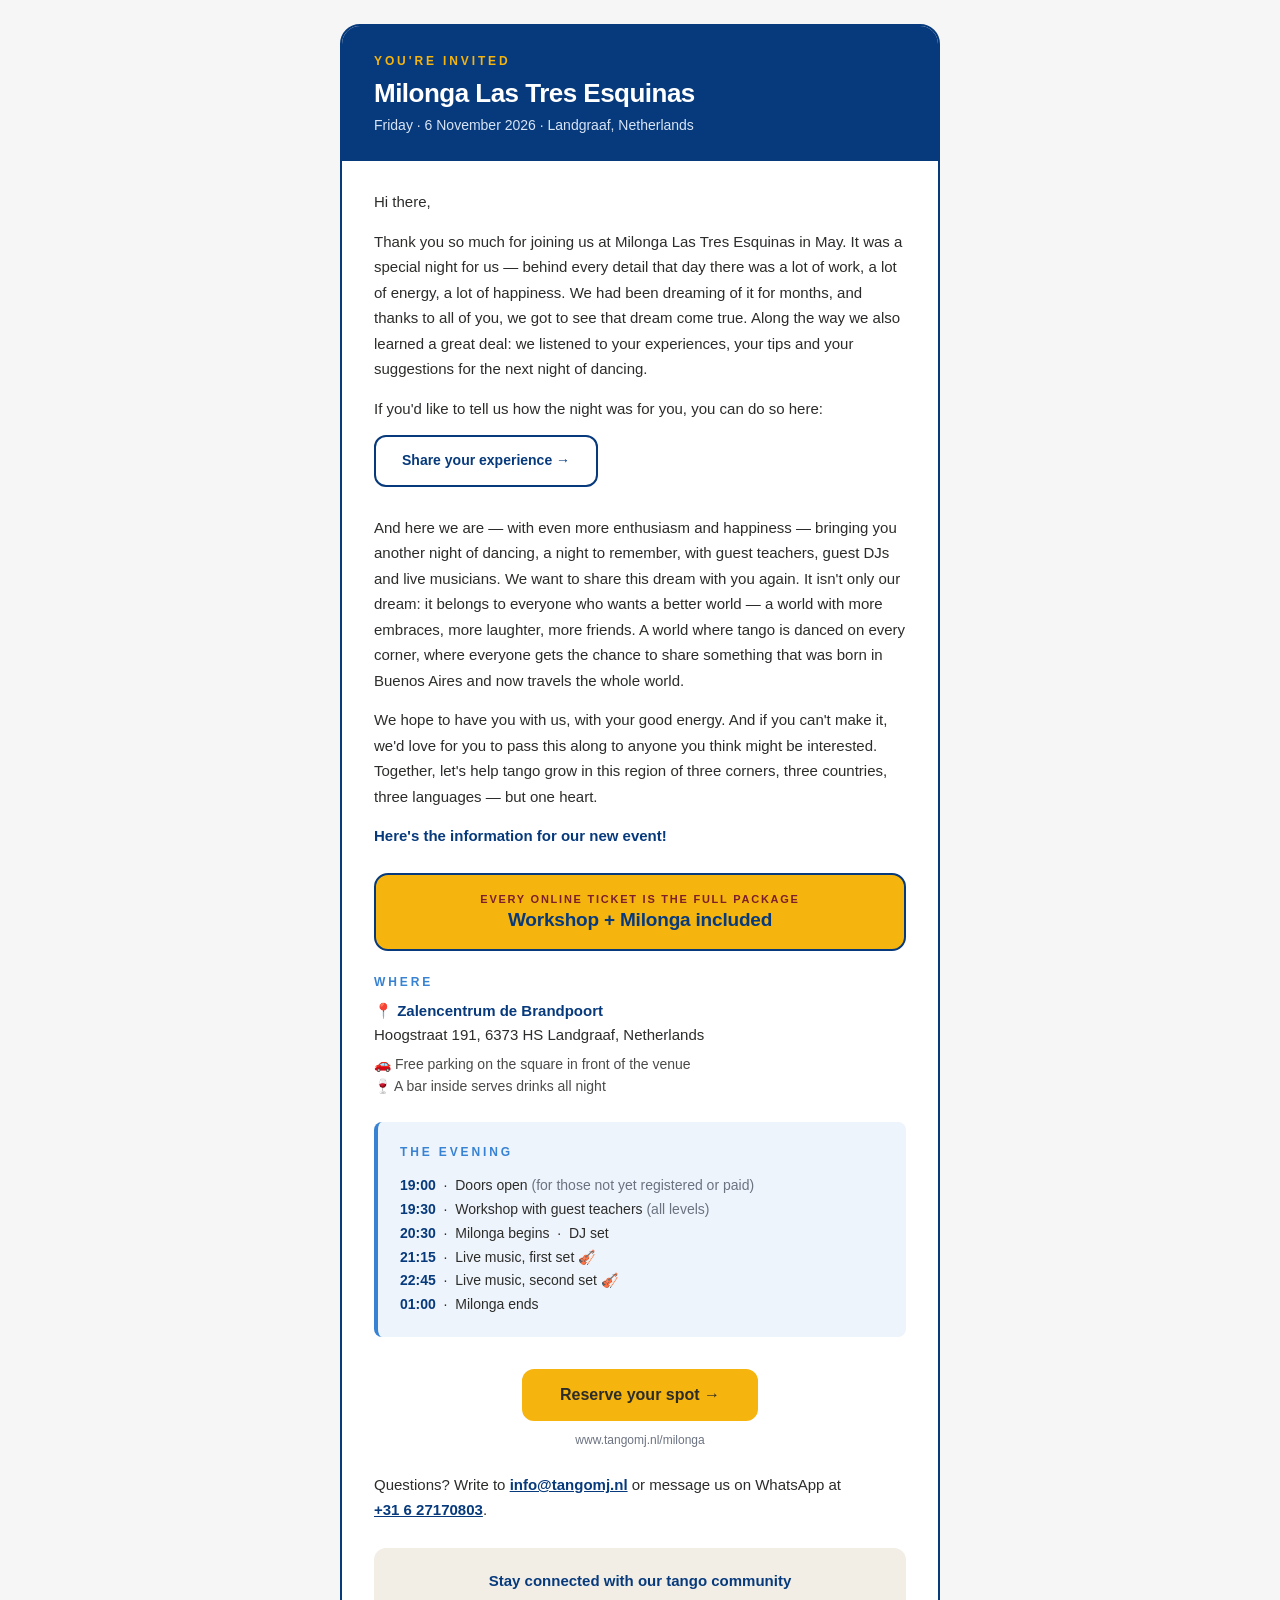
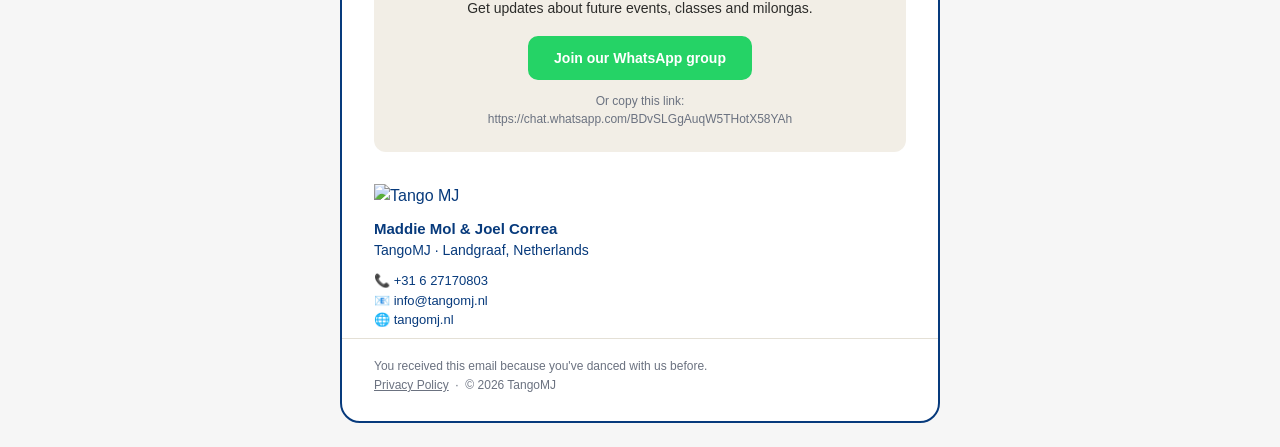
==== email-invite.html @ 901f4f96 "Add re-invitation email (email-invite.html) Thanks May attendees, links the feedback form, and invit" ====
<!DOCTYPE html>
<html lang="en" xmlns="http://www.w3.org/1999/xhtml">
  <head>
    <meta charset="utf-8" />
    <meta name="viewport" content="width=device-width, initial-scale=1" />
    <meta name="color-scheme" content="light only" />
    <meta name="supported-color-schemes" content="light only" />
    <title>You're Invited · Milonga Las Tres Esquinas</title>
  </head>

  <!--
    Announcement / re-invitation email: thanks the May attendees and invites
    them to the next Milonga Las Tres Esquinas (6 November 2026).
    Table-based layout + inline styles (email clients strip <style> and don't
    support flexbox/grid/CSS variables). Palette and type match the landing
    page: navy #073a7c, mid blue #3782d3, gold #f6b40e, wine #7a1f2b, text
    #2c2c2a, bg #f6f6f6. Swap "Hi there," for a merge tag if your sending
    tool provides one.
  -->

  <body style="margin:0; padding:0; background-color:#f6f6f6; -webkit-text-size-adjust:100%; -ms-text-size-adjust:100%;">
    <!-- Preheader (hidden preview text) -->
    <div style="display:none; max-height:0; overflow:hidden; mso-hide:all; font-size:1px; line-height:1px; color:#f6f6f6;">
      Thank you for May — and you're invited back. Milonga Las Tres Esquinas returns Friday 6 November 2026, Landgraaf.
    </div>

    <table role="presentation" width="100%" cellpadding="0" cellspacing="0" border="0" style="background-color:#f6f6f6;">
      <tr>
        <td align="center" style="padding:24px 12px;">

          <table role="presentation" width="600" cellpadding="0" cellspacing="0" border="0" style="width:600px; max-width:600px; background-color:#ffffff; border:2px solid #073a7c; border-radius:20px; overflow:hidden;">

            <!-- ============ Header ============ -->
            <tr>
              <td style="background-color:#073a7c; padding:28px 32px;">
                <p style="margin:0 0 10px; font-family:'Inter',Arial,Helvetica,sans-serif; font-size:12px; letter-spacing:0.24em; text-transform:uppercase; font-weight:bold; color:#f6b40e;">
                  You're invited
                </p>
                <h1 style="margin:0; font-family:'Inter',Arial,Helvetica,sans-serif; font-size:26px; line-height:1.2; font-weight:bold; color:#ffffff; letter-spacing:-0.02em;">
                  Milonga Las Tres Esquinas
                </h1>
                <p style="margin:8px 0 0; font-family:'Inter',Arial,Helvetica,sans-serif; font-size:14px; color:#d7e4f5;">
                  Friday · 6 November 2026 · Landgraaf, Netherlands
                </p>
              </td>
            </tr>

            <!-- ============ Intro / thank you ============ -->
            <tr>
              <td style="padding:28px 32px 4px; font-family:'Inter',Arial,Helvetica,sans-serif; color:#2c2c2a; font-size:15px; line-height:1.7;">
                <p style="margin:0 0 14px;">
                  Hi there,
                </p>
                <p style="margin:0 0 14px;">
                  Thank you so much for joining us at Milonga Las Tres Esquinas in
                  May. It was a special night for us &mdash; behind every detail that
                  day there was a lot of work, a lot of energy, a lot of happiness.
                  We had been dreaming of it for months, and thanks to all of you,
                  we got to see that dream come true. Along the way we also learned
                  a great deal: we listened to your experiences, your tips and your
                  suggestions for the next night of dancing.
                </p>
                <p style="margin:0 0 14px;">
                  If you'd like to tell us how the night was for you, you can do so
                  here:
                </p>

                <!-- Button: feedback form -->
                <table role="presentation" cellpadding="0" cellspacing="0" border="0" style="margin:0 0 20px;">
                  <tr>
                    <td align="center" bgcolor="#ffffff" style="border-radius:12px; border:2px solid #073a7c;">
                      <a href="https://forms.gle/YQnCveuPJkg1ESBT9" target="_blank" style="display:inline-block; padding:12px 26px; font-family:'Inter',Arial,Helvetica,sans-serif; font-size:14px; font-weight:bold; color:#073a7c; text-decoration:none;">
                        Share your experience →
                      </a>
                    </td>
                  </tr>
                </table>
              </td>
            </tr>

            <!-- ============ The dream / the invitation ============ -->
            <tr>
              <td style="padding:4px 32px 8px; font-family:'Inter',Arial,Helvetica,sans-serif; color:#2c2c2a; font-size:15px; line-height:1.7;">
                <p style="margin:0 0 14px;">
                  And here we are &mdash; with even more enthusiasm and happiness
                  &mdash; bringing you another night of dancing, a night to
                  remember, with guest teachers, guest DJs and live musicians. We
                  want to share this dream with you again. It isn't only our
                  dream: it belongs to everyone who wants a better world &mdash; a
                  world with more embraces, more laughter, more friends. A world
                  where tango is danced on every corner, where everyone gets the
                  chance to share something that was born in Buenos Aires and now
                  travels the whole world.
                </p>
                <p style="margin:0 0 14px;">
                  We hope to have you with us, with your good energy. And if you
                  can't make it, we'd love for you to pass this along to anyone
                  you think might be interested. Together, let's help tango grow
                  in this region of three corners, three countries, three
                  languages &mdash; but one heart.
                </p>
                <p style="margin:0; font-weight:bold; color:#073a7c;">
                  Here's the information for our new event!
                </p>
              </td>
            </tr>

            <!-- ============ Full package banner ============ -->
            <tr>
              <td style="padding:16px 32px 4px;">
                <table role="presentation" width="100%" cellpadding="0" cellspacing="0" border="0" style="background-color:#f6b40e; border:2px solid #073a7c; border-radius:14px;">
                  <tr>
                    <td align="center" style="padding:18px 20px; font-family:'Inter',Arial,Helvetica,sans-serif;">
                      <p style="margin:0 0 4px; font-size:11px; letter-spacing:0.16em; text-transform:uppercase; font-weight:bold; color:#7a1f2b;">
                        Every online ticket is the full package
                      </p>
                      <p style="margin:0; font-size:19px; font-weight:bold; color:#073a7c; letter-spacing:-0.01em;">
                        Workshop + Milonga included
                      </p>
                    </td>
                  </tr>
                </table>
              </td>
            </tr>

            <!-- ============ Where ============ -->
            <tr>
              <td style="padding:20px 32px 4px; font-family:'Inter',Arial,Helvetica,sans-serif;">
                <p style="margin:0 0 10px; font-size:12px; letter-spacing:0.24em; text-transform:uppercase; font-weight:bold; color:#3782d3;">
                  Where
                </p>
                <p style="margin:0 0 6px; font-size:15px; line-height:1.6; color:#2c2c2a;">
                  📍 <strong style="color:#073a7c;">Zalencentrum de Brandpoort</strong><br />
                  Hoogstraat 191, 6373 HS Landgraaf, Netherlands
                </p>
                <p style="margin:0; font-size:14px; line-height:1.6; color:#4b4b49;">
                  🚗 Free parking on the square in front of the venue<br />
                  🍷 A bar inside serves drinks all night
                </p>
              </td>
            </tr>

            <!-- ============ Schedule ============ -->
            <tr>
              <td style="padding:20px 32px 8px;">
                <table role="presentation" width="100%" cellpadding="0" cellspacing="0" border="0" style="background-color:#eef4fb; border-left:4px solid #3782d3; border-radius:8px;">
                  <tr>
                    <td style="padding:20px 22px; font-family:'Inter',Arial,Helvetica,sans-serif; color:#2c2c2a; font-size:14px; line-height:1.7;">
                      <p style="margin:0 0 12px; font-size:12px; letter-spacing:0.24em; text-transform:uppercase; font-weight:bold; color:#3782d3;">
                        The evening
                      </p>
                      <p style="margin:0;">
                        <strong style="color:#073a7c;">19:00</strong> &nbsp;·&nbsp; Doors open <span style="color:#6b7280;">(for those not yet registered or paid)</span><br />
                        <strong style="color:#073a7c;">19:30</strong> &nbsp;·&nbsp; Workshop with guest teachers <span style="color:#6b7280;">(all levels)</span><br />
                        <strong style="color:#073a7c;">20:30</strong> &nbsp;·&nbsp; Milonga begins &nbsp;·&nbsp; DJ set<br />
                        <strong style="color:#073a7c;">21:15</strong> &nbsp;·&nbsp; Live music, first set 🎻<br />
                        <strong style="color:#073a7c;">22:45</strong> &nbsp;·&nbsp; Live music, second set 🎻<br />
                        <strong style="color:#073a7c;">01:00</strong> &nbsp;·&nbsp; Milonga ends
                      </p>
                    </td>
                  </tr>
                </table>
              </td>
            </tr>

            <!-- ============ CTA: register ============ -->
            <tr>
              <td align="center" style="padding:24px 32px 8px;">
                <table role="presentation" cellpadding="0" cellspacing="0" border="0">
                  <tr>
                    <td align="center" bgcolor="#f6b40e" style="border-radius:12px; border:2px solid #f6b40e;">
                      <a href="https://www.tangomj.nl/milonga" target="_blank" style="display:inline-block; padding:15px 36px; font-family:'Inter',Arial,Helvetica,sans-serif; font-size:16px; font-weight:bold; color:#2c2c2a; text-decoration:none;">
                        Reserve your spot →
                      </a>
                    </td>
                  </tr>
                </table>
                <p style="margin:12px 0 0; font-size:12px; color:#6b7280; font-family:'Inter',Arial,Helvetica,sans-serif;">
                  www.tangomj.nl/milonga
                </p>
              </td>
            </tr>

            <tr>
              <td style="padding:18px 32px 4px; font-family:'Inter',Arial,Helvetica,sans-serif; color:#2c2c2a; font-size:15px; line-height:1.65;">
                <p style="margin:0;">
                  Questions? Write to
                  <a href="mailto:info@tangomj.nl" style="color:#073a7c; font-weight:bold;">info@tangomj.nl</a>
                  or message us on WhatsApp at
                  <a href="https://wa.me/31627170803" target="_blank" style="color:#073a7c; font-weight:bold;">+31&nbsp;6&nbsp;27170803</a>.
                </p>
              </td>
            </tr>

            <!-- ============ Community ============ -->
            <tr>
              <td style="padding:22px 32px 8px;">
                <table role="presentation" width="100%" cellpadding="0" cellspacing="0" border="0" style="background-color:#f2eee6; border-radius:12px;">
                  <tr>
                    <td align="center" style="padding:24px 22px; font-family:'Inter',Arial,Helvetica,sans-serif; color:#2c2c2a;">
                      <p style="margin:0 0 8px; font-size:15px; font-weight:bold; color:#073a7c;">
                        Stay connected with our tango community
                      </p>
                      <p style="margin:0 0 16px; font-size:14px; line-height:1.6;">
                        Get updates about future events, classes and milongas.
                      </p>
                      <table role="presentation" cellpadding="0" cellspacing="0" border="0" style="margin:0 auto;">
                        <tr>
                          <td align="center" bgcolor="#25d366" style="border-radius:10px; border:2px solid #25d366;">
                            <a href="https://chat.whatsapp.com/BDvSLGgAuqW5THotX58YAh" target="_blank" style="display:inline-block; padding:12px 24px; font-family:'Inter',Arial,Helvetica,sans-serif; font-size:14px; font-weight:bold; color:#ffffff; text-decoration:none;">
                              Join our WhatsApp group
                            </a>
                          </td>
                        </tr>
                      </table>
                      <p style="margin:12px 0 0; font-size:12px; color:#6b7280; line-height:1.5; word-break:break-all;">
                        Or copy this link:<br />
                        https://chat.whatsapp.com/BDvSLGgAuqW5THotX58YAh
                      </p>
                    </td>
                  </tr>
                </table>
              </td>
            </tr>

            <!-- ============ Signature ============ -->
            <tr>
              <td style="padding:24px 32px 8px; font-family:'Inter',Arial,Helvetica,sans-serif; color:#073a7c; line-height:1.5;">
                <img
                  src="https://tangomj.nl/wp-content/uploads/2023/01/logo_web_transparente2-2048x497.png"
                  alt="Tango MJ"
                  width="200"
                  style="display:block; border:0; outline:none; text-decoration:none; margin-bottom:10px;"
                />
                <p style="margin:0; font-size:14px;">
                  <strong style="font-size:15px;">Maddie Mol &amp; Joel Correa</strong><br />
                  TangoMJ · Landgraaf, Netherlands
                </p>
                <p style="margin:10px 0 0; font-size:13px;">
                  📞 <a href="tel:+31627170803" style="color:#073a7c; text-decoration:none;">+31 6 27170803</a><br />
                  📧 <a href="mailto:info@tangomj.nl" style="color:#073a7c; text-decoration:none;">info@tangomj.nl</a><br />
                  🌐 <a href="https://tangomj.nl" target="_blank" style="color:#073a7c; text-decoration:none;">tangomj.nl</a>
                </p>
              </td>
            </tr>

            <!-- ============ Footer ============ -->
            <tr>
              <td style="padding:18px 32px 26px; border-top:1px solid #e4e0d6; font-family:'Inter',Arial,Helvetica,sans-serif;">
                <p style="margin:0; font-size:12px; color:#6b7280; line-height:1.6;">
                  You received this email because you've danced with us before.<br />
                  <a href="https://tangomj.nl/privacy-policy/" target="_blank" style="color:#6b7280;">Privacy Policy</a>
                  &nbsp;·&nbsp; © 2026 TangoMJ
                </p>
              </td>
            </tr>

          </table>

        </td>
      </tr>
    </table>
  </body>
</html>
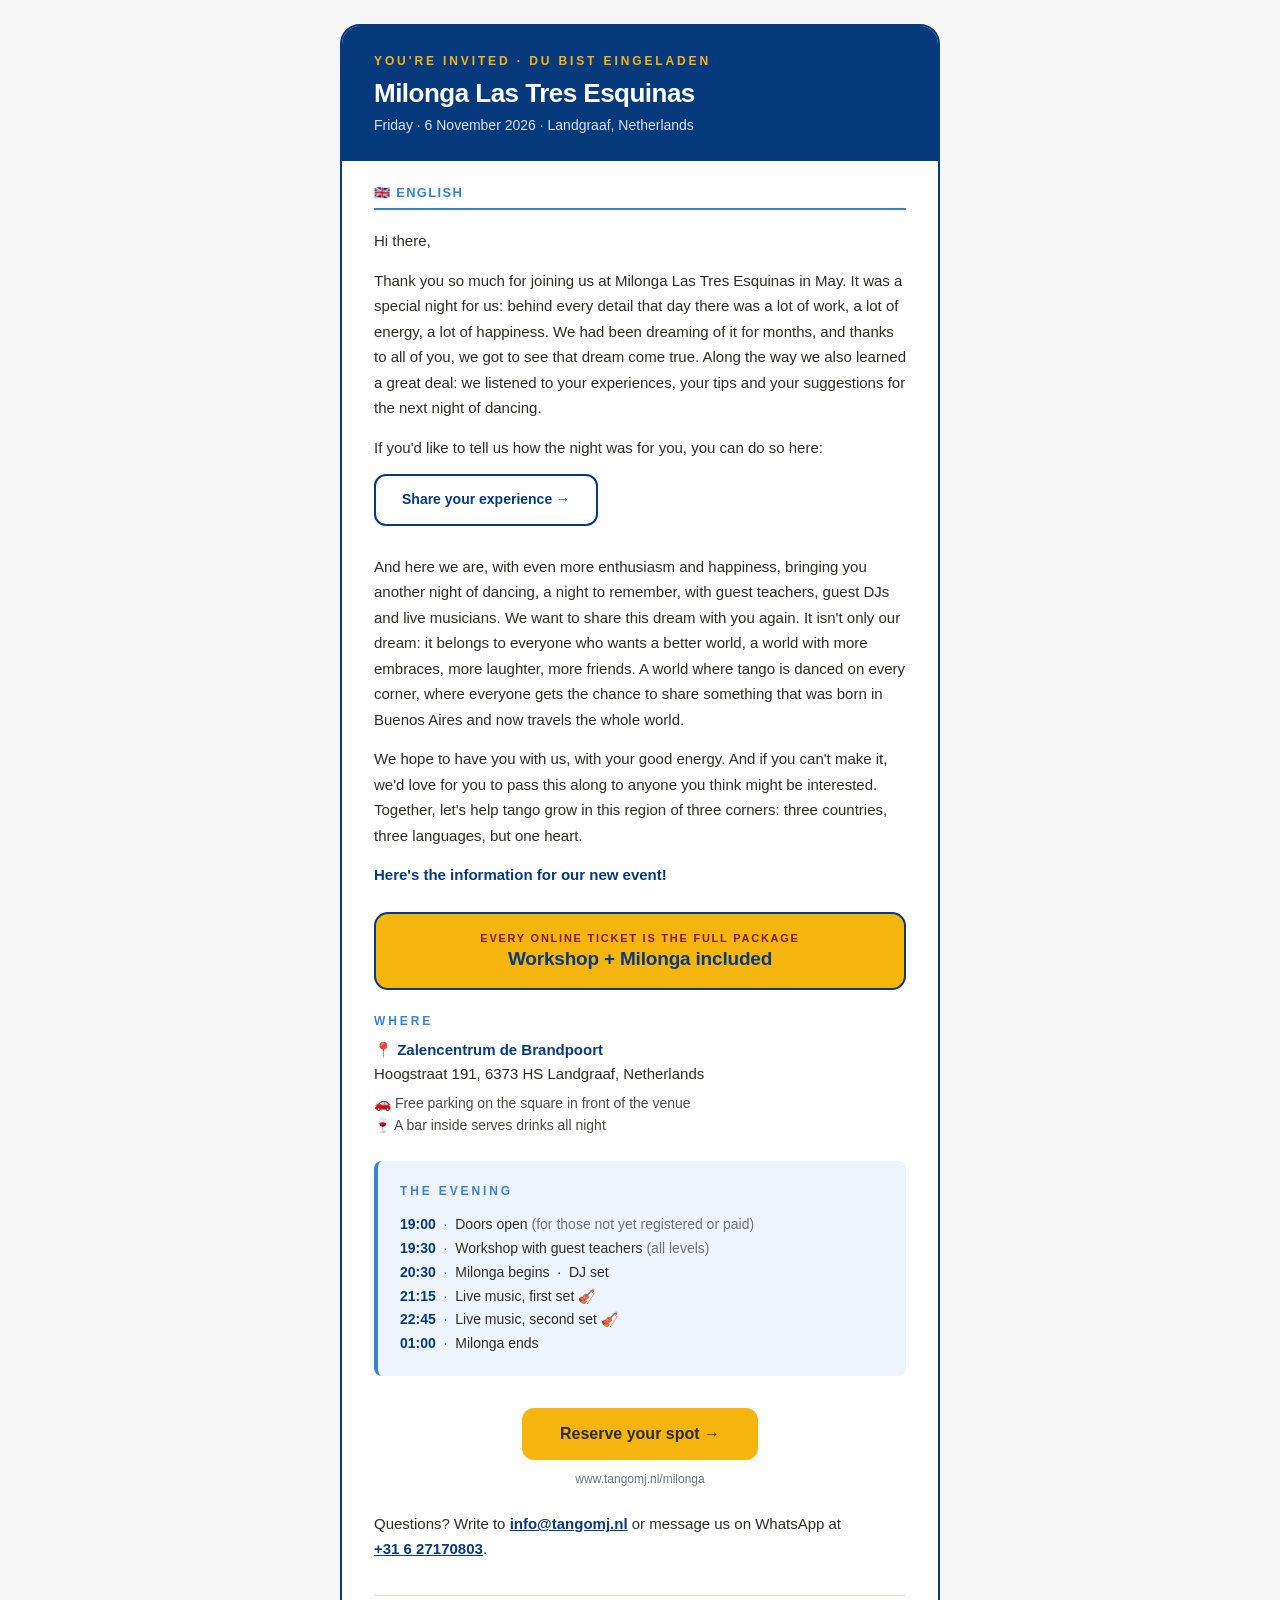
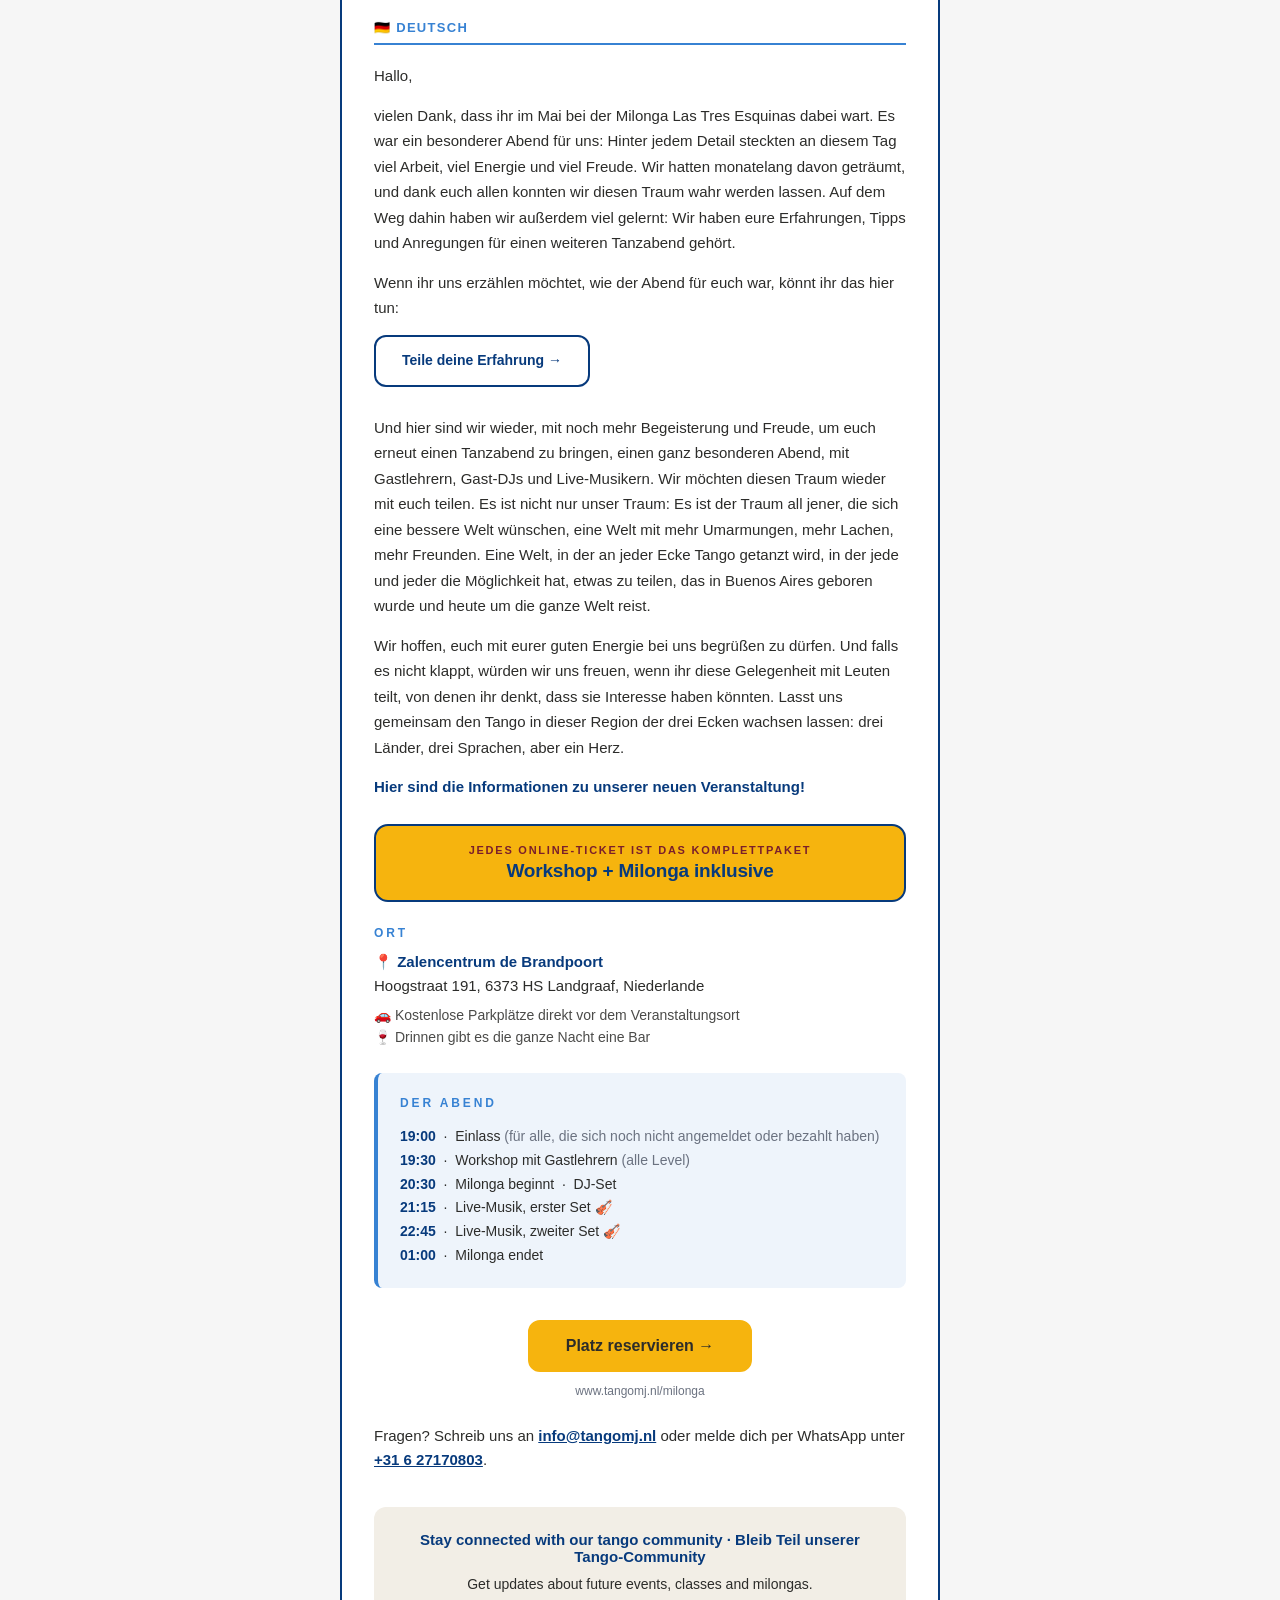
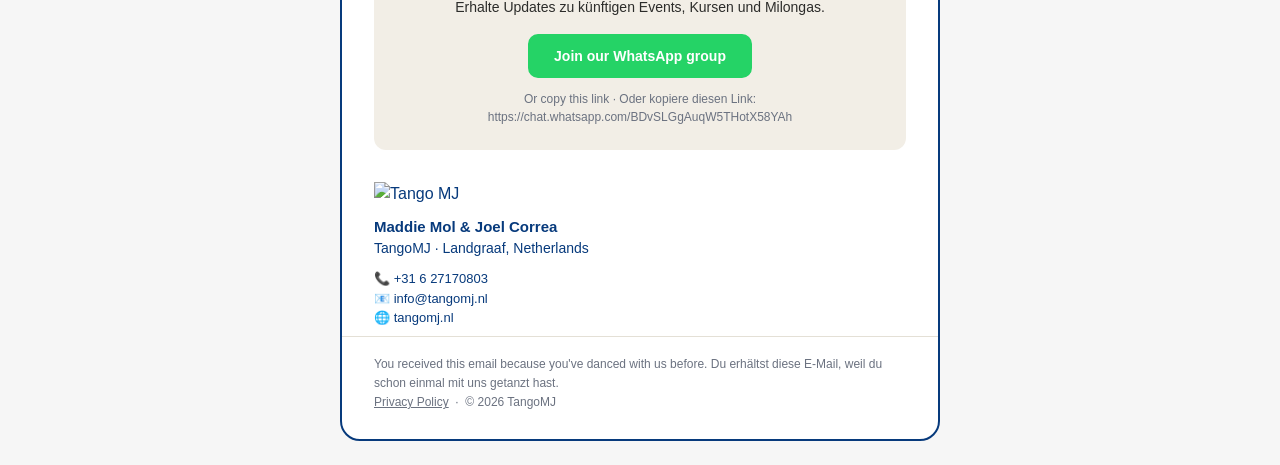
==== commit d69af685: "Add German version to invite email, remove em dashes - Add a full German translation of the invite e" ====
--- a/email-invite.html
+++ b/email-invite.html
@@ -11,17 +11,18 @@
   <!--
     Announcement / re-invitation email: thanks the May attendees and invites
     them to the next Milonga Las Tres Esquinas (6 November 2026).
+    Two full language versions (English, then German), each led by a flag.
     Table-based layout + inline styles (email clients strip <style> and don't
     support flexbox/grid/CSS variables). Palette and type match the landing
     page: navy #073a7c, mid blue #3782d3, gold #f6b40e, wine #7a1f2b, text
-    #2c2c2a, bg #f6f6f6. Swap "Hi there," for a merge tag if your sending
-    tool provides one.
+    #2c2c2a, bg #f6f6f6. Swap "Hi there," / "Hallo," for a merge tag if your
+    sending tool provides one.
   -->
 
   <body style="margin:0; padding:0; background-color:#f6f6f6; -webkit-text-size-adjust:100%; -ms-text-size-adjust:100%;">
     <!-- Preheader (hidden preview text) -->
     <div style="display:none; max-height:0; overflow:hidden; mso-hide:all; font-size:1px; line-height:1px; color:#f6f6f6;">
-      Thank you for May — and you're invited back. Milonga Las Tres Esquinas returns Friday 6 November 2026, Landgraaf.
+      Thank you for May, and you're invited back. Milonga Las Tres Esquinas returns Friday 6 November 2026, Landgraaf. (English &amp; Deutsch below)
     </div>
 
     <table role="presentation" width="100%" cellpadding="0" cellspacing="0" border="0" style="background-color:#f6f6f6;">
@@ -34,7 +35,7 @@
             <tr>
               <td style="background-color:#073a7c; padding:28px 32px;">
                 <p style="margin:0 0 10px; font-family:'Inter',Arial,Helvetica,sans-serif; font-size:12px; letter-spacing:0.24em; text-transform:uppercase; font-weight:bold; color:#f6b40e;">
-                  You're invited
+                  You're invited · Du bist eingeladen
                 </p>
                 <h1 style="margin:0; font-family:'Inter',Arial,Helvetica,sans-serif; font-size:26px; line-height:1.2; font-weight:bold; color:#ffffff; letter-spacing:-0.02em;">
                   Milonga Las Tres Esquinas
@@ -45,24 +46,36 @@
               </td>
             </tr>
 
-            <!-- ============ Intro / thank you ============ -->
-            <tr>
-              <td style="padding:28px 32px 4px; font-family:'Inter',Arial,Helvetica,sans-serif; color:#2c2c2a; font-size:15px; line-height:1.7;">
+            <!-- ================================================= -->
+            <!-- ============ 🇬🇧 ENGLISH VERSION ============ -->
+            <!-- ================================================= -->
+
+            <tr>
+              <td style="padding:24px 32px 0;">
+                <p style="margin:0; padding-bottom:8px; border-bottom:2px solid #3782d3; font-family:'Inter',Arial,Helvetica,sans-serif; font-size:13px; font-weight:bold; letter-spacing:0.1em; text-transform:uppercase; color:#3782d3;">
+                  🇬🇧 English
+                </p>
+              </td>
+            </tr>
+
+            <!-- Intro / thank you -->
+            <tr>
+              <td style="padding:18px 32px 4px; font-family:'Inter',Arial,Helvetica,sans-serif; color:#2c2c2a; font-size:15px; line-height:1.7;">
                 <p style="margin:0 0 14px;">
                   Hi there,
                 </p>
                 <p style="margin:0 0 14px;">
                   Thank you so much for joining us at Milonga Las Tres Esquinas in
-                  May. It was a special night for us &mdash; behind every detail that
-                  day there was a lot of work, a lot of energy, a lot of happiness.
-                  We had been dreaming of it for months, and thanks to all of you,
-                  we got to see that dream come true. Along the way we also learned
-                  a great deal: we listened to your experiences, your tips and your
-                  suggestions for the next night of dancing.
-                </p>
-                <p style="margin:0 0 14px;">
-                  If you'd like to tell us how the night was for you, you can do so
-                  here:
+                  May. It was a special night for us: behind every detail that
+                  day there was a lot of work, a lot of energy, a lot of
+                  happiness. We had been dreaming of it for months, and thanks to
+                  all of you, we got to see that dream come true. Along the way
+                  we also learned a great deal: we listened to your experiences,
+                  your tips and your suggestions for the next night of dancing.
+                </p>
+                <p style="margin:0 0 14px;">
+                  If you'd like to tell us how the night was for you, you can do
+                  so here:
                 </p>
 
                 <!-- Button: feedback form -->
@@ -78,26 +91,26 @@
               </td>
             </tr>
 
-            <!-- ============ The dream / the invitation ============ -->
+            <!-- The dream / the invitation -->
             <tr>
               <td style="padding:4px 32px 8px; font-family:'Inter',Arial,Helvetica,sans-serif; color:#2c2c2a; font-size:15px; line-height:1.7;">
                 <p style="margin:0 0 14px;">
-                  And here we are &mdash; with even more enthusiasm and happiness
-                  &mdash; bringing you another night of dancing, a night to
-                  remember, with guest teachers, guest DJs and live musicians. We
-                  want to share this dream with you again. It isn't only our
-                  dream: it belongs to everyone who wants a better world &mdash; a
-                  world with more embraces, more laughter, more friends. A world
-                  where tango is danced on every corner, where everyone gets the
-                  chance to share something that was born in Buenos Aires and now
-                  travels the whole world.
+                  And here we are, with even more enthusiasm and happiness,
+                  bringing you another night of dancing, a night to remember,
+                  with guest teachers, guest DJs and live musicians. We want to
+                  share this dream with you again. It isn't only our dream: it
+                  belongs to everyone who wants a better world, a world with
+                  more embraces, more laughter, more friends. A world where
+                  tango is danced on every corner, where everyone gets the
+                  chance to share something that was born in Buenos Aires and
+                  now travels the whole world.
                 </p>
                 <p style="margin:0 0 14px;">
                   We hope to have you with us, with your good energy. And if you
                   can't make it, we'd love for you to pass this along to anyone
                   you think might be interested. Together, let's help tango grow
-                  in this region of three corners, three countries, three
-                  languages &mdash; but one heart.
+                  in this region of three corners: three countries, three
+                  languages, but one heart.
                 </p>
                 <p style="margin:0; font-weight:bold; color:#073a7c;">
                   Here's the information for our new event!
@@ -105,7 +118,7 @@
               </td>
             </tr>
 
-            <!-- ============ Full package banner ============ -->
+            <!-- Full package banner -->
             <tr>
               <td style="padding:16px 32px 4px;">
                 <table role="presentation" width="100%" cellpadding="0" cellspacing="0" border="0" style="background-color:#f6b40e; border:2px solid #073a7c; border-radius:14px;">
@@ -123,7 +136,7 @@
               </td>
             </tr>
 
-            <!-- ============ Where ============ -->
+            <!-- Where -->
             <tr>
               <td style="padding:20px 32px 4px; font-family:'Inter',Arial,Helvetica,sans-serif;">
                 <p style="margin:0 0 10px; font-size:12px; letter-spacing:0.24em; text-transform:uppercase; font-weight:bold; color:#3782d3;">
@@ -140,7 +153,7 @@
               </td>
             </tr>
 
-            <!-- ============ Schedule ============ -->
+            <!-- Schedule -->
             <tr>
               <td style="padding:20px 32px 8px;">
                 <table role="presentation" width="100%" cellpadding="0" cellspacing="0" border="0" style="background-color:#eef4fb; border-left:4px solid #3782d3; border-radius:8px;">
@@ -163,7 +176,7 @@
               </td>
             </tr>
 
-            <!-- ============ CTA: register ============ -->
+            <!-- CTA: register -->
             <tr>
               <td align="center" style="padding:24px 32px 8px;">
                 <table role="presentation" cellpadding="0" cellspacing="0" border="0">
@@ -192,17 +205,180 @@
               </td>
             </tr>
 
+            <!-- ================================================= -->
+            <!-- ============ 🇩🇪 DEUTSCHE VERSION ============ -->
+            <!-- ================================================= -->
+
+            <tr>
+              <td style="padding:30px 32px 0;">
+                <p style="margin:0; padding-bottom:8px; border-top:1px solid #e4e0d6; padding-top:24px; border-bottom:2px solid #3782d3; font-family:'Inter',Arial,Helvetica,sans-serif; font-size:13px; font-weight:bold; letter-spacing:0.1em; text-transform:uppercase; color:#3782d3;">
+                  🇩🇪 Deutsch
+                </p>
+              </td>
+            </tr>
+
+            <!-- Einleitung / Dank -->
+            <tr>
+              <td style="padding:18px 32px 4px; font-family:'Inter',Arial,Helvetica,sans-serif; color:#2c2c2a; font-size:15px; line-height:1.7;">
+                <p style="margin:0 0 14px;">
+                  Hallo,
+                </p>
+                <p style="margin:0 0 14px;">
+                  vielen Dank, dass ihr im Mai bei der Milonga Las Tres Esquinas
+                  dabei wart. Es war ein besonderer Abend für uns: Hinter jedem
+                  Detail steckten an diesem Tag viel Arbeit, viel Energie und
+                  viel Freude. Wir hatten monatelang davon geträumt, und dank
+                  euch allen konnten wir diesen Traum wahr werden lassen. Auf dem
+                  Weg dahin haben wir außerdem viel gelernt: Wir haben eure
+                  Erfahrungen, Tipps und Anregungen für einen weiteren Tanzabend
+                  gehört.
+                </p>
+                <p style="margin:0 0 14px;">
+                  Wenn ihr uns erzählen möchtet, wie der Abend für euch war,
+                  könnt ihr das hier tun:
+                </p>
+
+                <!-- Button: Feedback-Formular -->
+                <table role="presentation" cellpadding="0" cellspacing="0" border="0" style="margin:0 0 20px;">
+                  <tr>
+                    <td align="center" bgcolor="#ffffff" style="border-radius:12px; border:2px solid #073a7c;">
+                      <a href="https://forms.gle/YQnCveuPJkg1ESBT9" target="_blank" style="display:inline-block; padding:12px 26px; font-family:'Inter',Arial,Helvetica,sans-serif; font-size:14px; font-weight:bold; color:#073a7c; text-decoration:none;">
+                        Teile deine Erfahrung →
+                      </a>
+                    </td>
+                  </tr>
+                </table>
+              </td>
+            </tr>
+
+            <!-- Der Traum / die Einladung -->
+            <tr>
+              <td style="padding:4px 32px 8px; font-family:'Inter',Arial,Helvetica,sans-serif; color:#2c2c2a; font-size:15px; line-height:1.7;">
+                <p style="margin:0 0 14px;">
+                  Und hier sind wir wieder, mit noch mehr Begeisterung und
+                  Freude, um euch erneut einen Tanzabend zu bringen, einen ganz
+                  besonderen Abend, mit Gastlehrern, Gast-DJs und
+                  Live-Musikern. Wir möchten diesen Traum wieder mit euch teilen.
+                  Es ist nicht nur unser Traum: Es ist der Traum all jener, die
+                  sich eine bessere Welt wünschen, eine Welt mit mehr
+                  Umarmungen, mehr Lachen, mehr Freunden. Eine Welt, in der an
+                  jeder Ecke Tango getanzt wird, in der jede und jeder die
+                  Möglichkeit hat, etwas zu teilen, das in Buenos Aires geboren
+                  wurde und heute um die ganze Welt reist.
+                </p>
+                <p style="margin:0 0 14px;">
+                  Wir hoffen, euch mit eurer guten Energie bei uns begrüßen zu
+                  dürfen. Und falls es nicht klappt, würden wir uns freuen, wenn
+                  ihr diese Gelegenheit mit Leuten teilt, von denen ihr denkt,
+                  dass sie Interesse haben könnten. Lasst uns gemeinsam den
+                  Tango in dieser Region der drei Ecken wachsen lassen: drei
+                  Länder, drei Sprachen, aber ein Herz.
+                </p>
+                <p style="margin:0; font-weight:bold; color:#073a7c;">
+                  Hier sind die Informationen zu unserer neuen Veranstaltung!
+                </p>
+              </td>
+            </tr>
+
+            <!-- Komplettpaket-Banner -->
+            <tr>
+              <td style="padding:16px 32px 4px;">
+                <table role="presentation" width="100%" cellpadding="0" cellspacing="0" border="0" style="background-color:#f6b40e; border:2px solid #073a7c; border-radius:14px;">
+                  <tr>
+                    <td align="center" style="padding:18px 20px; font-family:'Inter',Arial,Helvetica,sans-serif;">
+                      <p style="margin:0 0 4px; font-size:11px; letter-spacing:0.16em; text-transform:uppercase; font-weight:bold; color:#7a1f2b;">
+                        Jedes Online-Ticket ist das Komplettpaket
+                      </p>
+                      <p style="margin:0; font-size:19px; font-weight:bold; color:#073a7c; letter-spacing:-0.01em;">
+                        Workshop + Milonga inklusive
+                      </p>
+                    </td>
+                  </tr>
+                </table>
+              </td>
+            </tr>
+
+            <!-- Ort -->
+            <tr>
+              <td style="padding:20px 32px 4px; font-family:'Inter',Arial,Helvetica,sans-serif;">
+                <p style="margin:0 0 10px; font-size:12px; letter-spacing:0.24em; text-transform:uppercase; font-weight:bold; color:#3782d3;">
+                  Ort
+                </p>
+                <p style="margin:0 0 6px; font-size:15px; line-height:1.6; color:#2c2c2a;">
+                  📍 <strong style="color:#073a7c;">Zalencentrum de Brandpoort</strong><br />
+                  Hoogstraat 191, 6373 HS Landgraaf, Niederlande
+                </p>
+                <p style="margin:0; font-size:14px; line-height:1.6; color:#4b4b49;">
+                  🚗 Kostenlose Parkplätze direkt vor dem Veranstaltungsort<br />
+                  🍷 Drinnen gibt es die ganze Nacht eine Bar
+                </p>
+              </td>
+            </tr>
+
+            <!-- Ablauf -->
+            <tr>
+              <td style="padding:20px 32px 8px;">
+                <table role="presentation" width="100%" cellpadding="0" cellspacing="0" border="0" style="background-color:#eef4fb; border-left:4px solid #3782d3; border-radius:8px;">
+                  <tr>
+                    <td style="padding:20px 22px; font-family:'Inter',Arial,Helvetica,sans-serif; color:#2c2c2a; font-size:14px; line-height:1.7;">
+                      <p style="margin:0 0 12px; font-size:12px; letter-spacing:0.24em; text-transform:uppercase; font-weight:bold; color:#3782d3;">
+                        Der Abend
+                      </p>
+                      <p style="margin:0;">
+                        <strong style="color:#073a7c;">19:00</strong> &nbsp;·&nbsp; Einlass <span style="color:#6b7280;">(für alle, die sich noch nicht angemeldet oder bezahlt haben)</span><br />
+                        <strong style="color:#073a7c;">19:30</strong> &nbsp;·&nbsp; Workshop mit Gastlehrern <span style="color:#6b7280;">(alle Level)</span><br />
+                        <strong style="color:#073a7c;">20:30</strong> &nbsp;·&nbsp; Milonga beginnt &nbsp;·&nbsp; DJ-Set<br />
+                        <strong style="color:#073a7c;">21:15</strong> &nbsp;·&nbsp; Live-Musik, erster Set 🎻<br />
+                        <strong style="color:#073a7c;">22:45</strong> &nbsp;·&nbsp; Live-Musik, zweiter Set 🎻<br />
+                        <strong style="color:#073a7c;">01:00</strong> &nbsp;·&nbsp; Milonga endet
+                      </p>
+                    </td>
+                  </tr>
+                </table>
+              </td>
+            </tr>
+
+            <!-- CTA: anmelden -->
+            <tr>
+              <td align="center" style="padding:24px 32px 8px;">
+                <table role="presentation" cellpadding="0" cellspacing="0" border="0">
+                  <tr>
+                    <td align="center" bgcolor="#f6b40e" style="border-radius:12px; border:2px solid #f6b40e;">
+                      <a href="https://www.tangomj.nl/milonga" target="_blank" style="display:inline-block; padding:15px 36px; font-family:'Inter',Arial,Helvetica,sans-serif; font-size:16px; font-weight:bold; color:#2c2c2a; text-decoration:none;">
+                        Platz reservieren →
+                      </a>
+                    </td>
+                  </tr>
+                </table>
+                <p style="margin:12px 0 0; font-size:12px; color:#6b7280; font-family:'Inter',Arial,Helvetica,sans-serif;">
+                  www.tangomj.nl/milonga
+                </p>
+              </td>
+            </tr>
+
+            <tr>
+              <td style="padding:18px 32px 4px; font-family:'Inter',Arial,Helvetica,sans-serif; color:#2c2c2a; font-size:15px; line-height:1.65;">
+                <p style="margin:0;">
+                  Fragen? Schreib uns an
+                  <a href="mailto:info@tangomj.nl" style="color:#073a7c; font-weight:bold;">info@tangomj.nl</a>
+                  oder melde dich per WhatsApp unter
+                  <a href="https://wa.me/31627170803" target="_blank" style="color:#073a7c; font-weight:bold;">+31&nbsp;6&nbsp;27170803</a>.
+                </p>
+              </td>
+            </tr>
+
             <!-- ============ Community ============ -->
             <tr>
-              <td style="padding:22px 32px 8px;">
+              <td style="padding:30px 32px 8px;">
                 <table role="presentation" width="100%" cellpadding="0" cellspacing="0" border="0" style="background-color:#f2eee6; border-radius:12px;">
                   <tr>
                     <td align="center" style="padding:24px 22px; font-family:'Inter',Arial,Helvetica,sans-serif; color:#2c2c2a;">
                       <p style="margin:0 0 8px; font-size:15px; font-weight:bold; color:#073a7c;">
-                        Stay connected with our tango community
+                        Stay connected with our tango community · Bleib Teil unserer Tango-Community
                       </p>
                       <p style="margin:0 0 16px; font-size:14px; line-height:1.6;">
-                        Get updates about future events, classes and milongas.
+                        Get updates about future events, classes and milongas.<br />
+                        Erhalte Updates zu künftigen Events, Kursen und Milongas.
                       </p>
                       <table role="presentation" cellpadding="0" cellspacing="0" border="0" style="margin:0 auto;">
                         <tr>
@@ -214,7 +390,7 @@
                         </tr>
                       </table>
                       <p style="margin:12px 0 0; font-size:12px; color:#6b7280; line-height:1.5; word-break:break-all;">
-                        Or copy this link:<br />
+                        Or copy this link · Oder kopiere diesen Link:<br />
                         https://chat.whatsapp.com/BDvSLGgAuqW5THotX58YAh
                       </p>
                     </td>
@@ -248,7 +424,8 @@
             <tr>
               <td style="padding:18px 32px 26px; border-top:1px solid #e4e0d6; font-family:'Inter',Arial,Helvetica,sans-serif;">
                 <p style="margin:0; font-size:12px; color:#6b7280; line-height:1.6;">
-                  You received this email because you've danced with us before.<br />
+                  You received this email because you've danced with us before.
+                  Du erhältst diese E-Mail, weil du schon einmal mit uns getanzt hast.<br />
                   <a href="https://tangomj.nl/privacy-policy/" target="_blank" style="color:#6b7280;">Privacy Policy</a>
                   &nbsp;·&nbsp; © 2026 TangoMJ
                 </p>
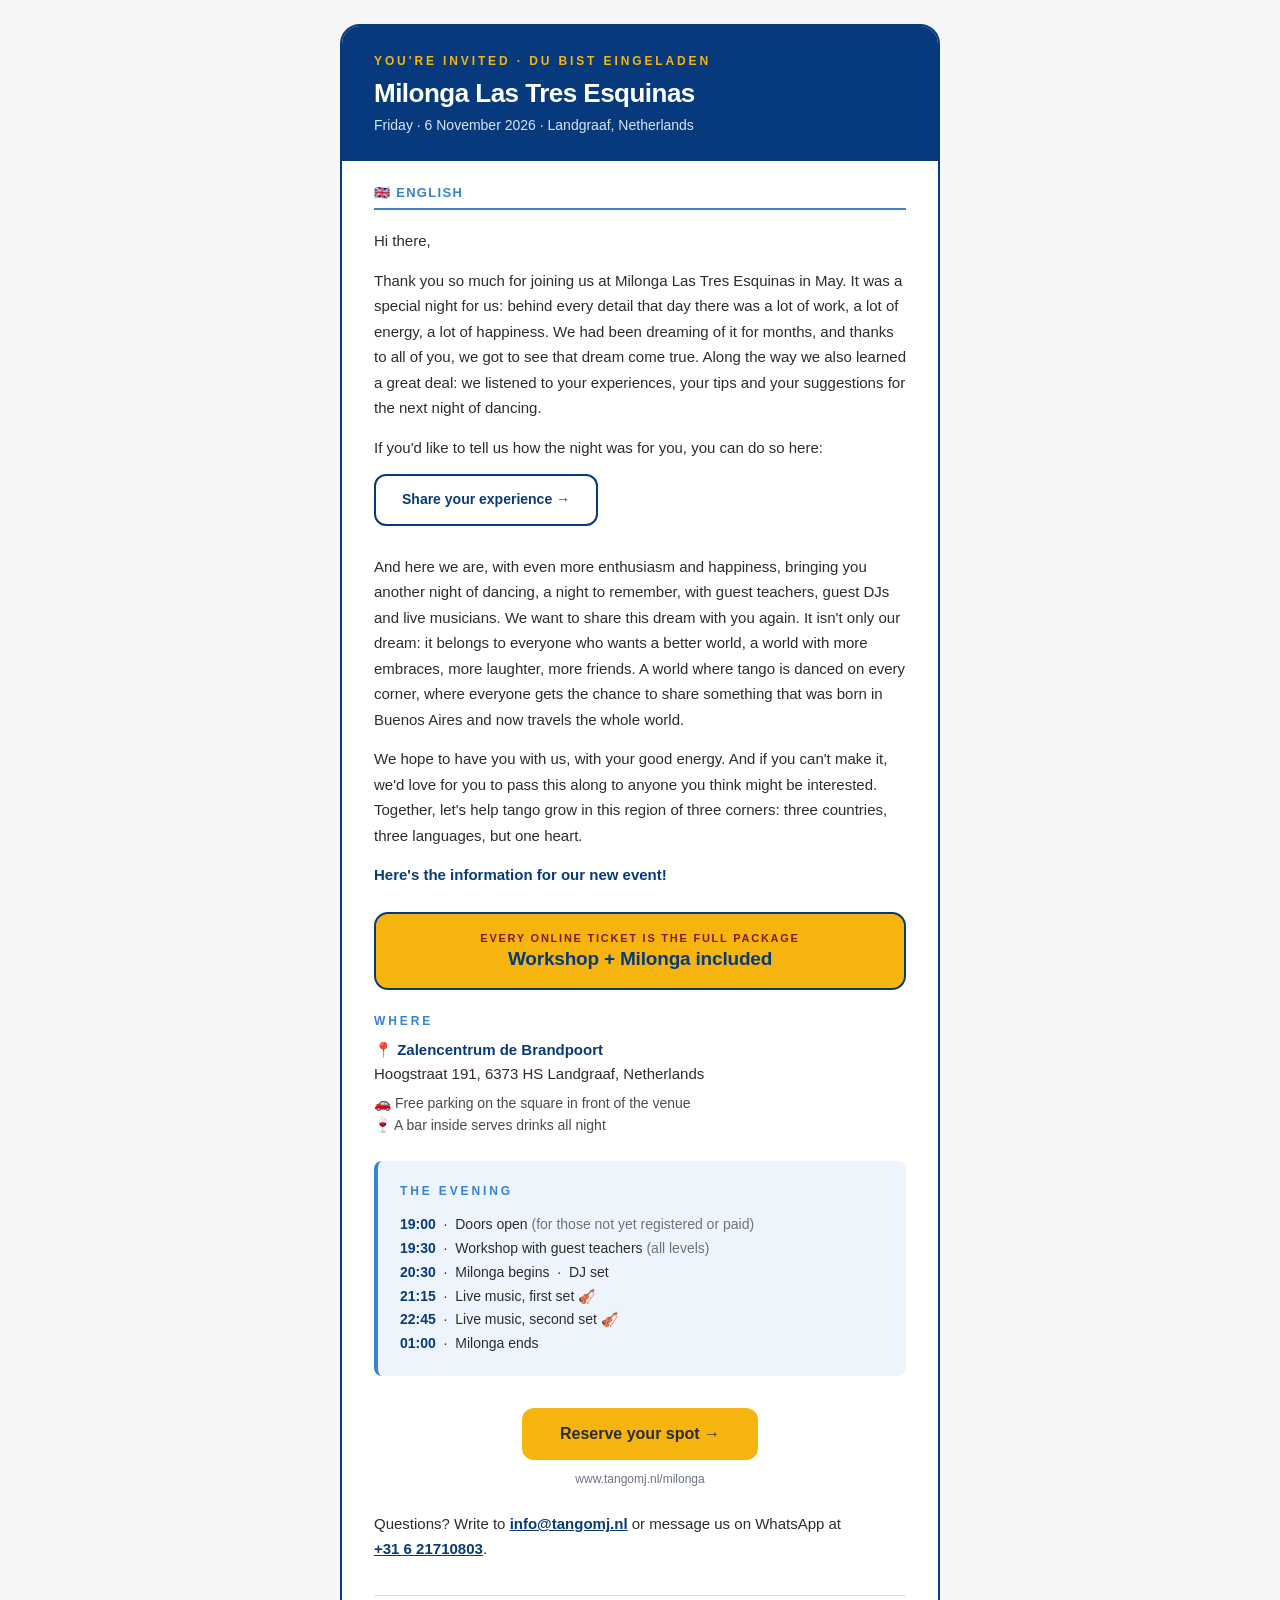
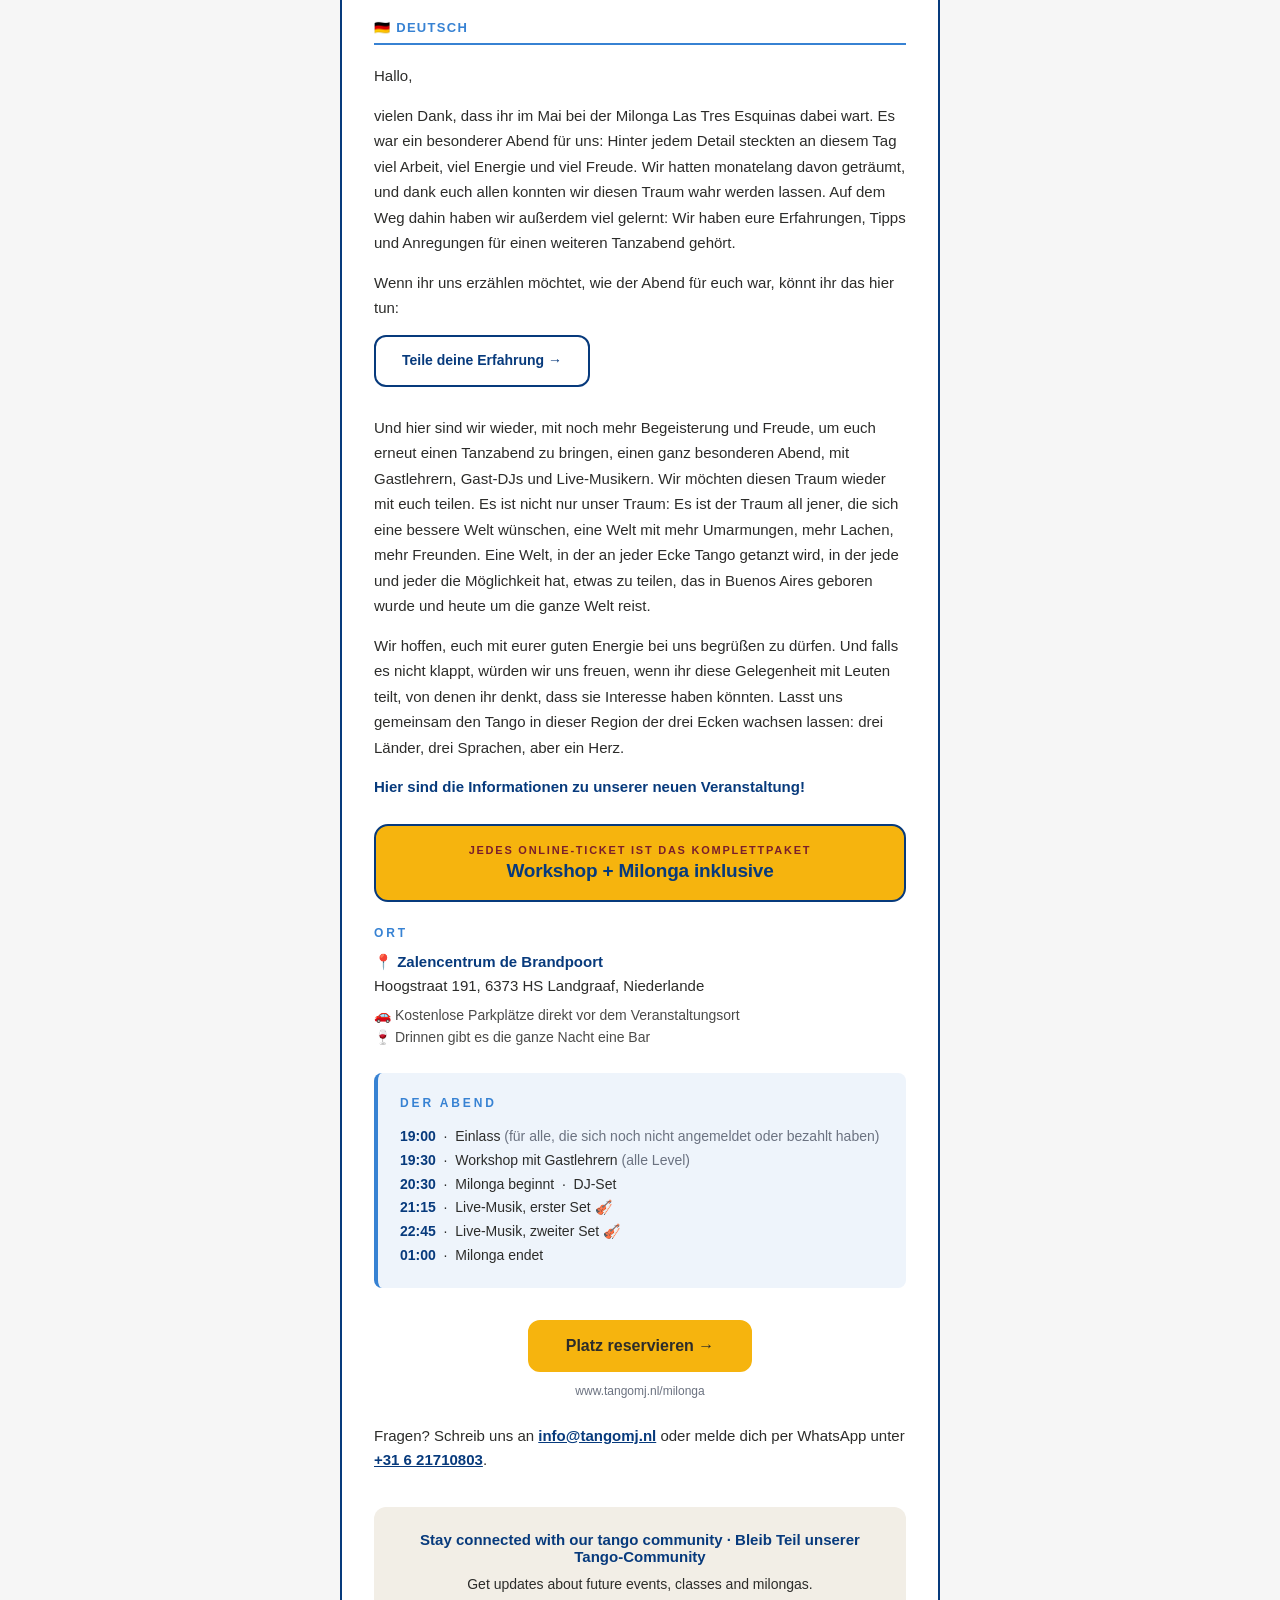
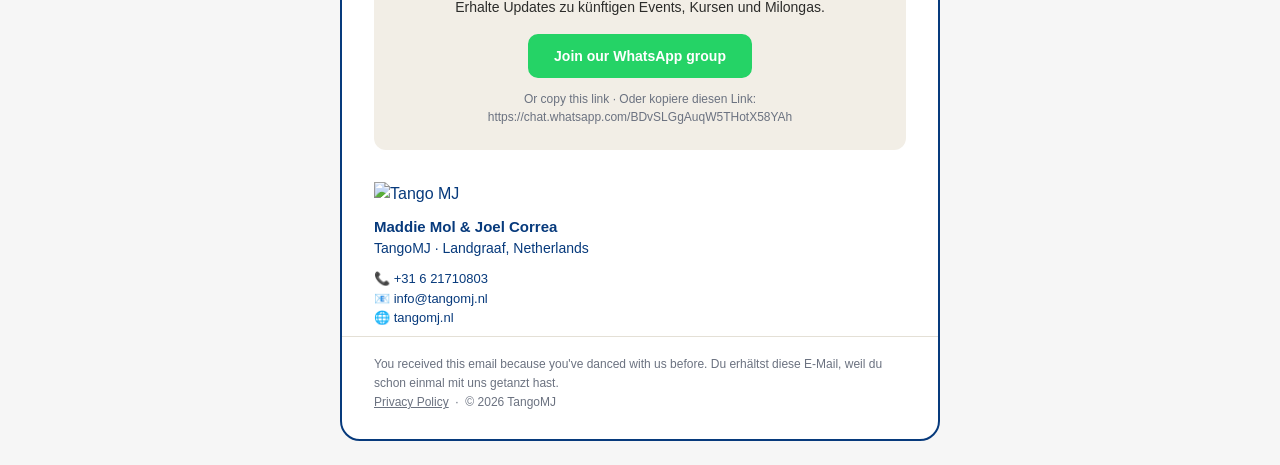
==== commit 95c706f7: "Fix WhatsApp number: +31 6 21710803 (was 27170803) Corrects the wa.me links, tel: link and display t" ====
--- a/email-invite.html
+++ b/email-invite.html
@@ -200,7 +200,7 @@
                   Questions? Write to
                   <a href="mailto:info@tangomj.nl" style="color:#073a7c; font-weight:bold;">info@tangomj.nl</a>
                   or message us on WhatsApp at
-                  <a href="https://wa.me/31627170803" target="_blank" style="color:#073a7c; font-weight:bold;">+31&nbsp;6&nbsp;27170803</a>.
+                  <a href="https://wa.me/31621710803" target="_blank" style="color:#073a7c; font-weight:bold;">+31&nbsp;6&nbsp;21710803</a>.
                 </p>
               </td>
             </tr>
@@ -362,7 +362,7 @@
                   Fragen? Schreib uns an
                   <a href="mailto:info@tangomj.nl" style="color:#073a7c; font-weight:bold;">info@tangomj.nl</a>
                   oder melde dich per WhatsApp unter
-                  <a href="https://wa.me/31627170803" target="_blank" style="color:#073a7c; font-weight:bold;">+31&nbsp;6&nbsp;27170803</a>.
+                  <a href="https://wa.me/31621710803" target="_blank" style="color:#073a7c; font-weight:bold;">+31&nbsp;6&nbsp;21710803</a>.
                 </p>
               </td>
             </tr>
@@ -413,7 +413,7 @@
                   TangoMJ · Landgraaf, Netherlands
                 </p>
                 <p style="margin:10px 0 0; font-size:13px;">
-                  📞 <a href="tel:+31627170803" style="color:#073a7c; text-decoration:none;">+31 6 27170803</a><br />
+                  📞 <a href="tel:+31621710803" style="color:#073a7c; text-decoration:none;">+31 6 21710803</a><br />
                   📧 <a href="mailto:info@tangomj.nl" style="color:#073a7c; text-decoration:none;">info@tangomj.nl</a><br />
                   🌐 <a href="https://tangomj.nl" target="_blank" style="color:#073a7c; text-decoration:none;">tangomj.nl</a>
                 </p>
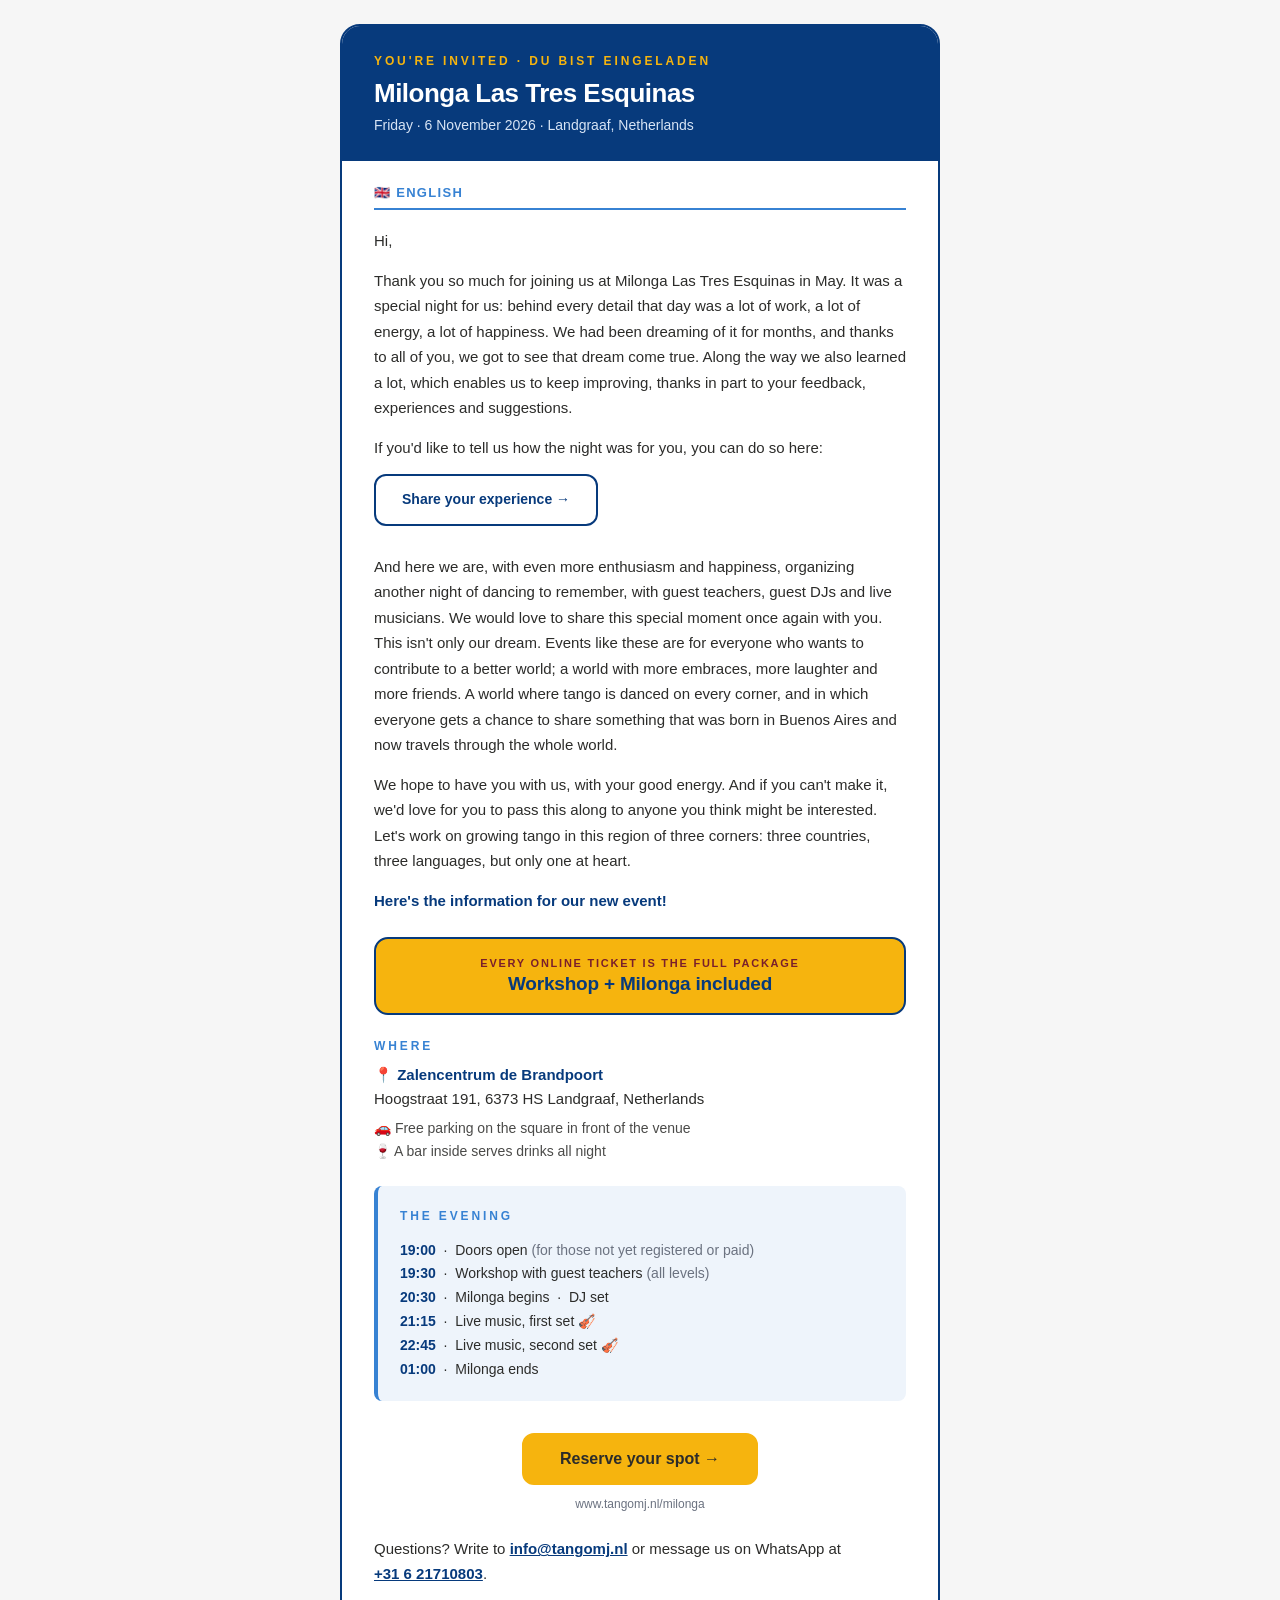
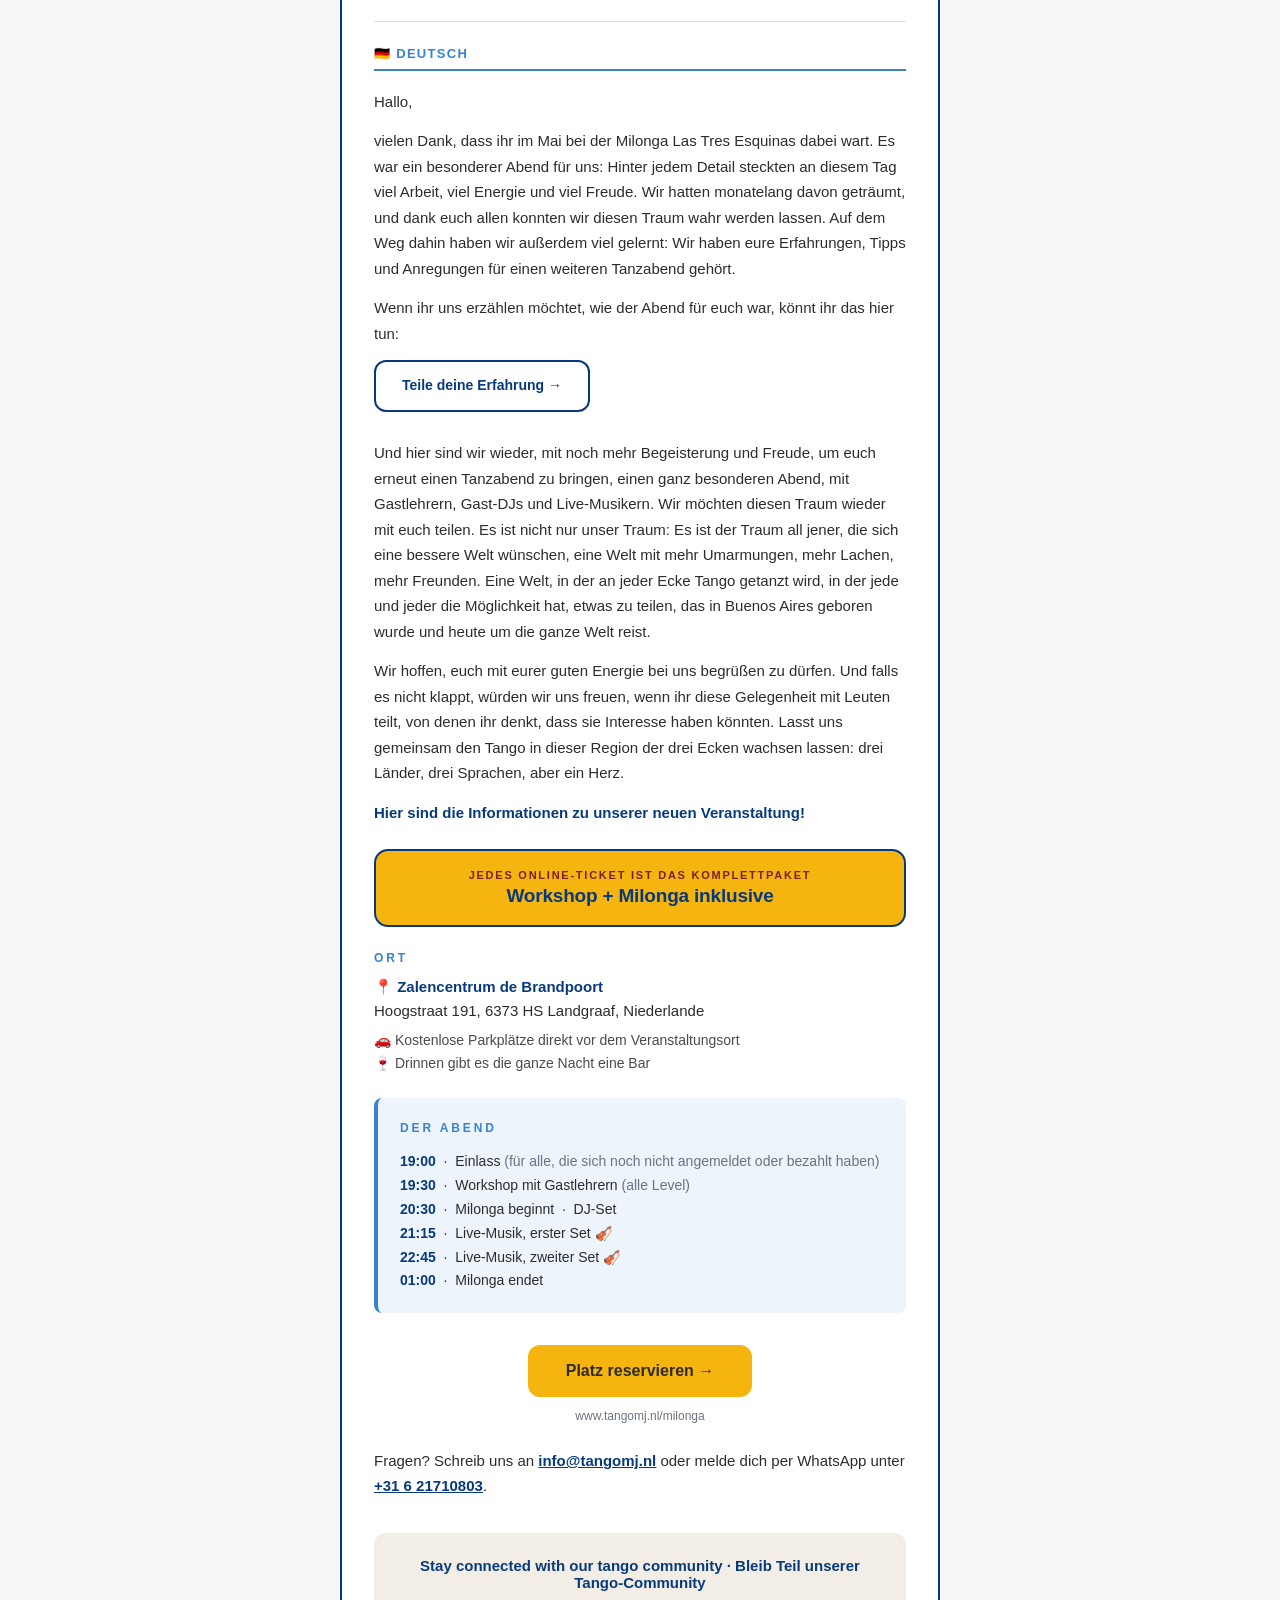
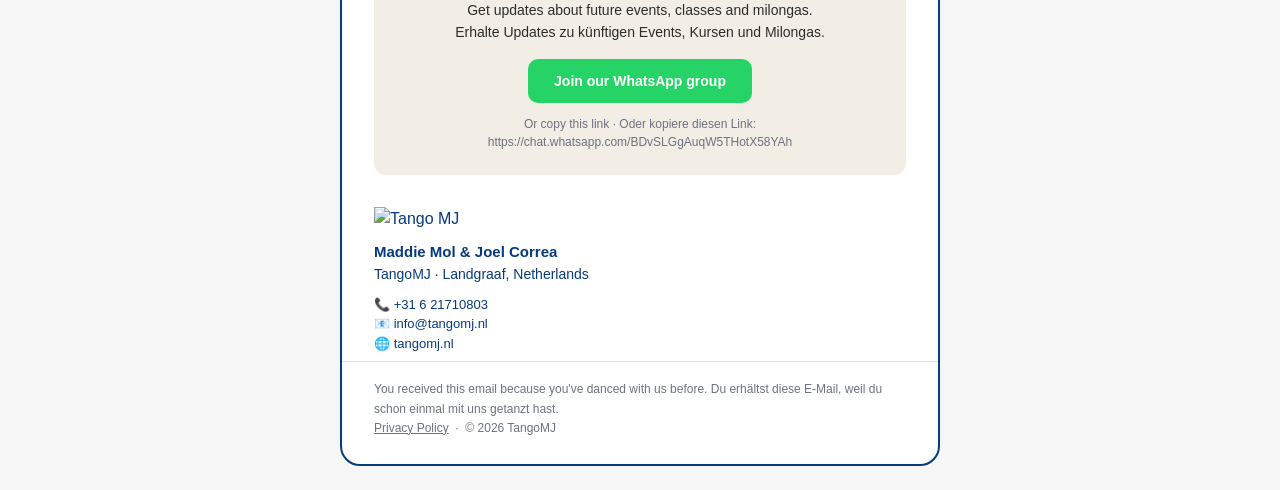
==== commit 88d28704: "Update English copy in invite email Replace the English letter with the new wording (no dashes: hyph" ====
--- a/email-invite.html
+++ b/email-invite.html
@@ -62,16 +62,16 @@
             <tr>
               <td style="padding:18px 32px 4px; font-family:'Inter',Arial,Helvetica,sans-serif; color:#2c2c2a; font-size:15px; line-height:1.7;">
                 <p style="margin:0 0 14px;">
-                  Hi there,
-                </p>
-                <p style="margin:0 0 14px;">
-                  Thank you so much for joining us at Milonga Las Tres Esquinas in
-                  May. It was a special night for us: behind every detail that
-                  day there was a lot of work, a lot of energy, a lot of
-                  happiness. We had been dreaming of it for months, and thanks to
-                  all of you, we got to see that dream come true. Along the way
-                  we also learned a great deal: we listened to your experiences,
-                  your tips and your suggestions for the next night of dancing.
+                  Hi,
+                </p>
+                <p style="margin:0 0 14px;">
+                  Thank you so much for joining us at Milonga Las Tres Esquinas
+                  in May. It was a special night for us: behind every detail that
+                  day was a lot of work, a lot of energy, a lot of happiness. We
+                  had been dreaming of it for months, and thanks to all of you,
+                  we got to see that dream come true. Along the way we also
+                  learned a lot, which enables us to keep improving, thanks in
+                  part to your feedback, experiences and suggestions.
                 </p>
                 <p style="margin:0 0 14px;">
                   If you'd like to tell us how the night was for you, you can do
@@ -96,21 +96,22 @@
               <td style="padding:4px 32px 8px; font-family:'Inter',Arial,Helvetica,sans-serif; color:#2c2c2a; font-size:15px; line-height:1.7;">
                 <p style="margin:0 0 14px;">
                   And here we are, with even more enthusiasm and happiness,
-                  bringing you another night of dancing, a night to remember,
-                  with guest teachers, guest DJs and live musicians. We want to
-                  share this dream with you again. It isn't only our dream: it
-                  belongs to everyone who wants a better world, a world with
-                  more embraces, more laughter, more friends. A world where
-                  tango is danced on every corner, where everyone gets the
-                  chance to share something that was born in Buenos Aires and
-                  now travels the whole world.
+                  organizing another night of dancing to remember, with guest
+                  teachers, guest DJs and live musicians. We would love to share
+                  this special moment once again with you. This isn't only our
+                  dream. Events like these are for everyone who wants to
+                  contribute to a better world; a world with more embraces, more
+                  laughter and more friends. A world where tango is danced on
+                  every corner, and in which everyone gets a chance to share
+                  something that was born in Buenos Aires and now travels
+                  through the whole world.
                 </p>
                 <p style="margin:0 0 14px;">
                   We hope to have you with us, with your good energy. And if you
                   can't make it, we'd love for you to pass this along to anyone
-                  you think might be interested. Together, let's help tango grow
-                  in this region of three corners: three countries, three
-                  languages, but one heart.
+                  you think might be interested. Let's work on growing tango in
+                  this region of three corners: three countries, three
+                  languages, but only one at heart.
                 </p>
                 <p style="margin:0; font-weight:bold; color:#073a7c;">
                   Here's the information for our new event!
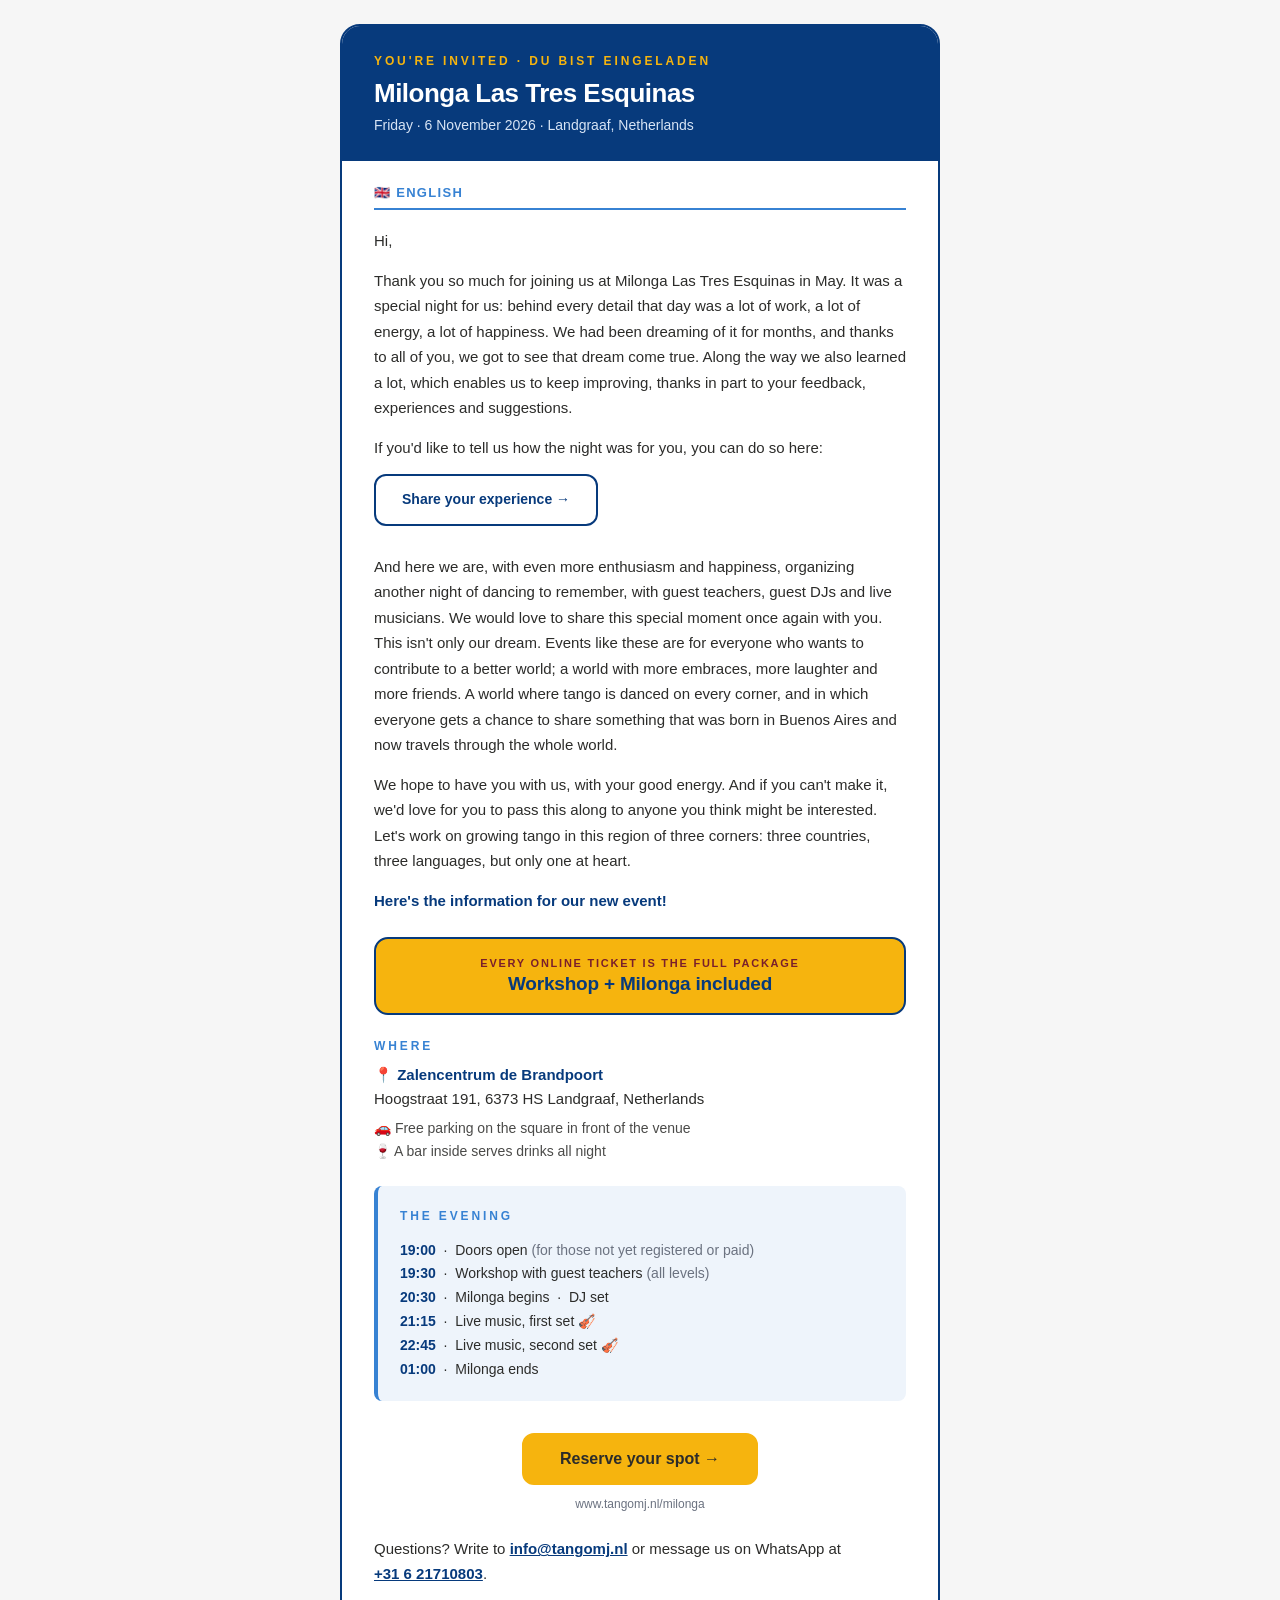
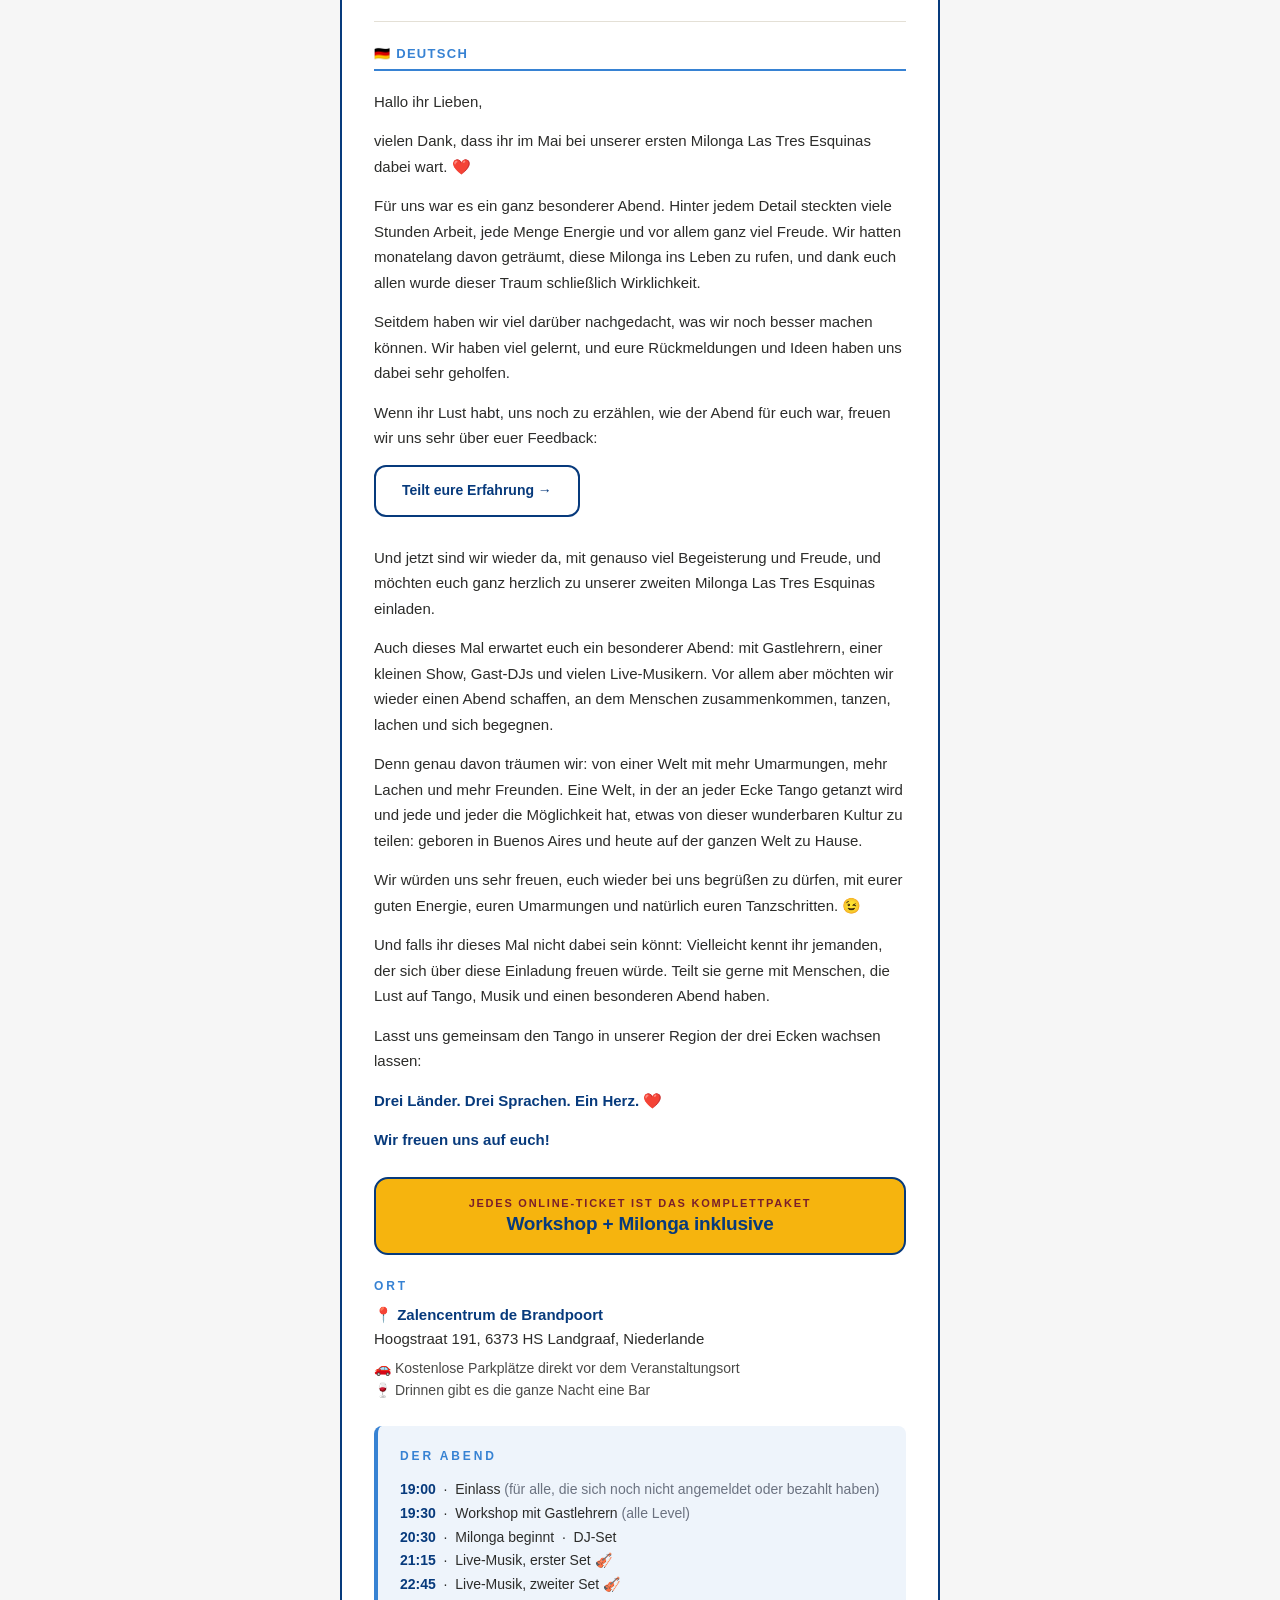
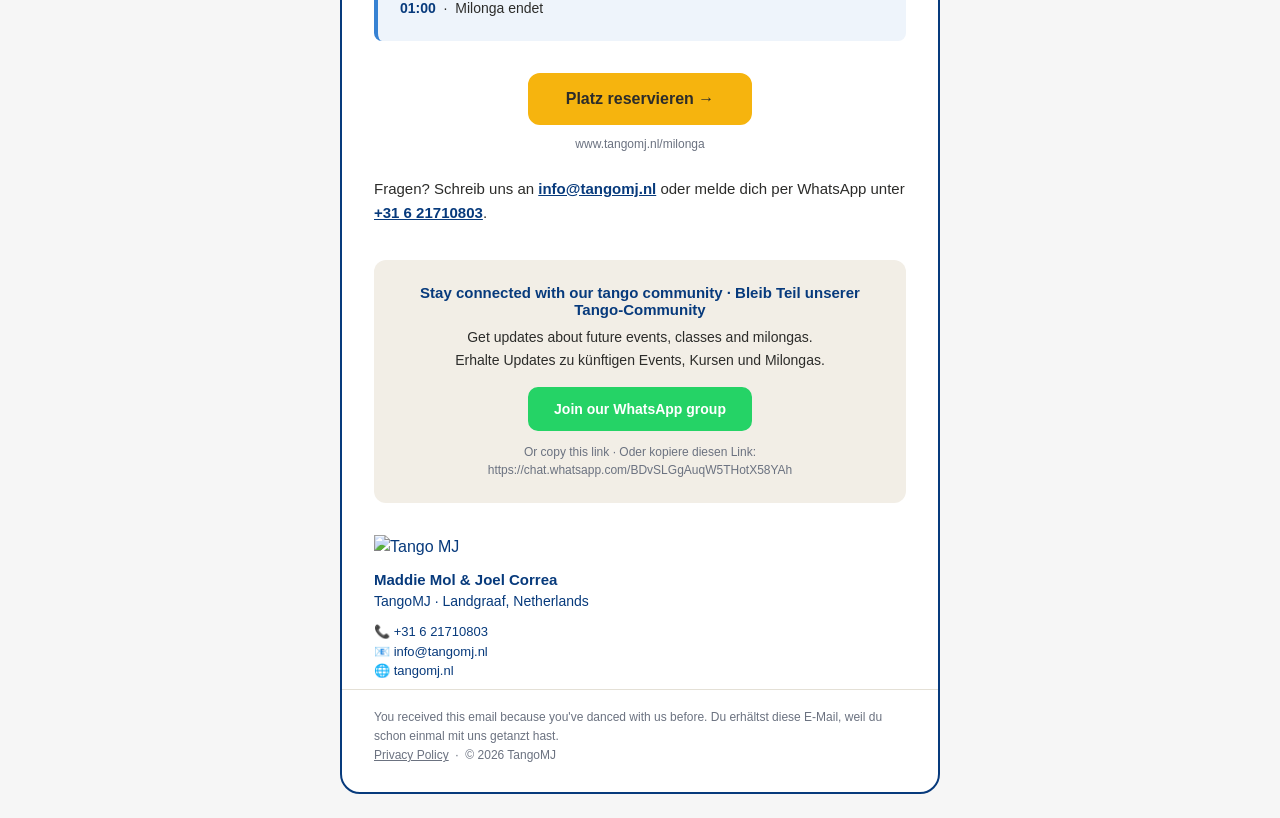
==== commit c45f5e52: "Update German copy in invite email Replace the German letter with the new wording (second edition, s" ====
--- a/email-invite.html
+++ b/email-invite.html
@@ -222,21 +222,27 @@
             <tr>
               <td style="padding:18px 32px 4px; font-family:'Inter',Arial,Helvetica,sans-serif; color:#2c2c2a; font-size:15px; line-height:1.7;">
                 <p style="margin:0 0 14px;">
-                  Hallo,
-                </p>
-                <p style="margin:0 0 14px;">
-                  vielen Dank, dass ihr im Mai bei der Milonga Las Tres Esquinas
-                  dabei wart. Es war ein besonderer Abend für uns: Hinter jedem
-                  Detail steckten an diesem Tag viel Arbeit, viel Energie und
-                  viel Freude. Wir hatten monatelang davon geträumt, und dank
-                  euch allen konnten wir diesen Traum wahr werden lassen. Auf dem
-                  Weg dahin haben wir außerdem viel gelernt: Wir haben eure
-                  Erfahrungen, Tipps und Anregungen für einen weiteren Tanzabend
-                  gehört.
-                </p>
-                <p style="margin:0 0 14px;">
-                  Wenn ihr uns erzählen möchtet, wie der Abend für euch war,
-                  könnt ihr das hier tun:
+                  Hallo ihr Lieben,
+                </p>
+                <p style="margin:0 0 14px;">
+                  vielen Dank, dass ihr im Mai bei unserer ersten Milonga Las
+                  Tres Esquinas dabei wart. ❤️
+                </p>
+                <p style="margin:0 0 14px;">
+                  Für uns war es ein ganz besonderer Abend. Hinter jedem Detail
+                  steckten viele Stunden Arbeit, jede Menge Energie und vor allem
+                  ganz viel Freude. Wir hatten monatelang davon geträumt, diese
+                  Milonga ins Leben zu rufen, und dank euch allen wurde dieser
+                  Traum schließlich Wirklichkeit.
+                </p>
+                <p style="margin:0 0 14px;">
+                  Seitdem haben wir viel darüber nachgedacht, was wir noch besser
+                  machen können. Wir haben viel gelernt, und eure Rückmeldungen
+                  und Ideen haben uns dabei sehr geholfen.
+                </p>
+                <p style="margin:0 0 14px;">
+                  Wenn ihr Lust habt, uns noch zu erzählen, wie der Abend für
+                  euch war, freuen wir uns sehr über euer Feedback:
                 </p>
 
                 <!-- Button: Feedback-Formular -->
@@ -244,7 +250,7 @@
                   <tr>
                     <td align="center" bgcolor="#ffffff" style="border-radius:12px; border:2px solid #073a7c;">
                       <a href="https://forms.gle/YQnCveuPJkg1ESBT9" target="_blank" style="display:inline-block; padding:12px 26px; font-family:'Inter',Arial,Helvetica,sans-serif; font-size:14px; font-weight:bold; color:#073a7c; text-decoration:none;">
-                        Teile deine Erfahrung →
+                        Teilt eure Erfahrung →
                       </a>
                     </td>
                   </tr>
@@ -256,27 +262,44 @@
             <tr>
               <td style="padding:4px 32px 8px; font-family:'Inter',Arial,Helvetica,sans-serif; color:#2c2c2a; font-size:15px; line-height:1.7;">
                 <p style="margin:0 0 14px;">
-                  Und hier sind wir wieder, mit noch mehr Begeisterung und
-                  Freude, um euch erneut einen Tanzabend zu bringen, einen ganz
-                  besonderen Abend, mit Gastlehrern, Gast-DJs und
-                  Live-Musikern. Wir möchten diesen Traum wieder mit euch teilen.
-                  Es ist nicht nur unser Traum: Es ist der Traum all jener, die
-                  sich eine bessere Welt wünschen, eine Welt mit mehr
-                  Umarmungen, mehr Lachen, mehr Freunden. Eine Welt, in der an
-                  jeder Ecke Tango getanzt wird, in der jede und jeder die
-                  Möglichkeit hat, etwas zu teilen, das in Buenos Aires geboren
-                  wurde und heute um die ganze Welt reist.
-                </p>
-                <p style="margin:0 0 14px;">
-                  Wir hoffen, euch mit eurer guten Energie bei uns begrüßen zu
-                  dürfen. Und falls es nicht klappt, würden wir uns freuen, wenn
-                  ihr diese Gelegenheit mit Leuten teilt, von denen ihr denkt,
-                  dass sie Interesse haben könnten. Lasst uns gemeinsam den
-                  Tango in dieser Region der drei Ecken wachsen lassen: drei
-                  Länder, drei Sprachen, aber ein Herz.
+                  Und jetzt sind wir wieder da, mit genauso viel Begeisterung und
+                  Freude, und möchten euch ganz herzlich zu unserer zweiten
+                  Milonga Las Tres Esquinas einladen.
+                </p>
+                <p style="margin:0 0 14px;">
+                  Auch dieses Mal erwartet euch ein besonderer Abend: mit
+                  Gastlehrern, einer kleinen Show, Gast-DJs und vielen
+                  Live-Musikern. Vor allem aber möchten wir wieder einen Abend
+                  schaffen, an dem Menschen zusammenkommen, tanzen, lachen und
+                  sich begegnen.
+                </p>
+                <p style="margin:0 0 14px;">
+                  Denn genau davon träumen wir: von einer Welt mit mehr
+                  Umarmungen, mehr Lachen und mehr Freunden. Eine Welt, in der an
+                  jeder Ecke Tango getanzt wird und jede und jeder die
+                  Möglichkeit hat, etwas von dieser wunderbaren Kultur zu teilen:
+                  geboren in Buenos Aires und heute auf der ganzen Welt zu Hause.
+                </p>
+                <p style="margin:0 0 14px;">
+                  Wir würden uns sehr freuen, euch wieder bei uns begrüßen zu
+                  dürfen, mit eurer guten Energie, euren Umarmungen und natürlich
+                  euren Tanzschritten. 😉
+                </p>
+                <p style="margin:0 0 14px;">
+                  Und falls ihr dieses Mal nicht dabei sein könnt: Vielleicht
+                  kennt ihr jemanden, der sich über diese Einladung freuen würde.
+                  Teilt sie gerne mit Menschen, die Lust auf Tango, Musik und
+                  einen besonderen Abend haben.
+                </p>
+                <p style="margin:0 0 14px;">
+                  Lasst uns gemeinsam den Tango in unserer Region der drei Ecken
+                  wachsen lassen:
+                </p>
+                <p style="margin:0 0 14px; font-weight:bold; color:#073a7c;">
+                  Drei Länder. Drei Sprachen. Ein Herz. ❤️
                 </p>
                 <p style="margin:0; font-weight:bold; color:#073a7c;">
-                  Hier sind die Informationen zu unserer neuen Veranstaltung!
+                  Wir freuen uns auf euch!
                 </p>
               </td>
             </tr>
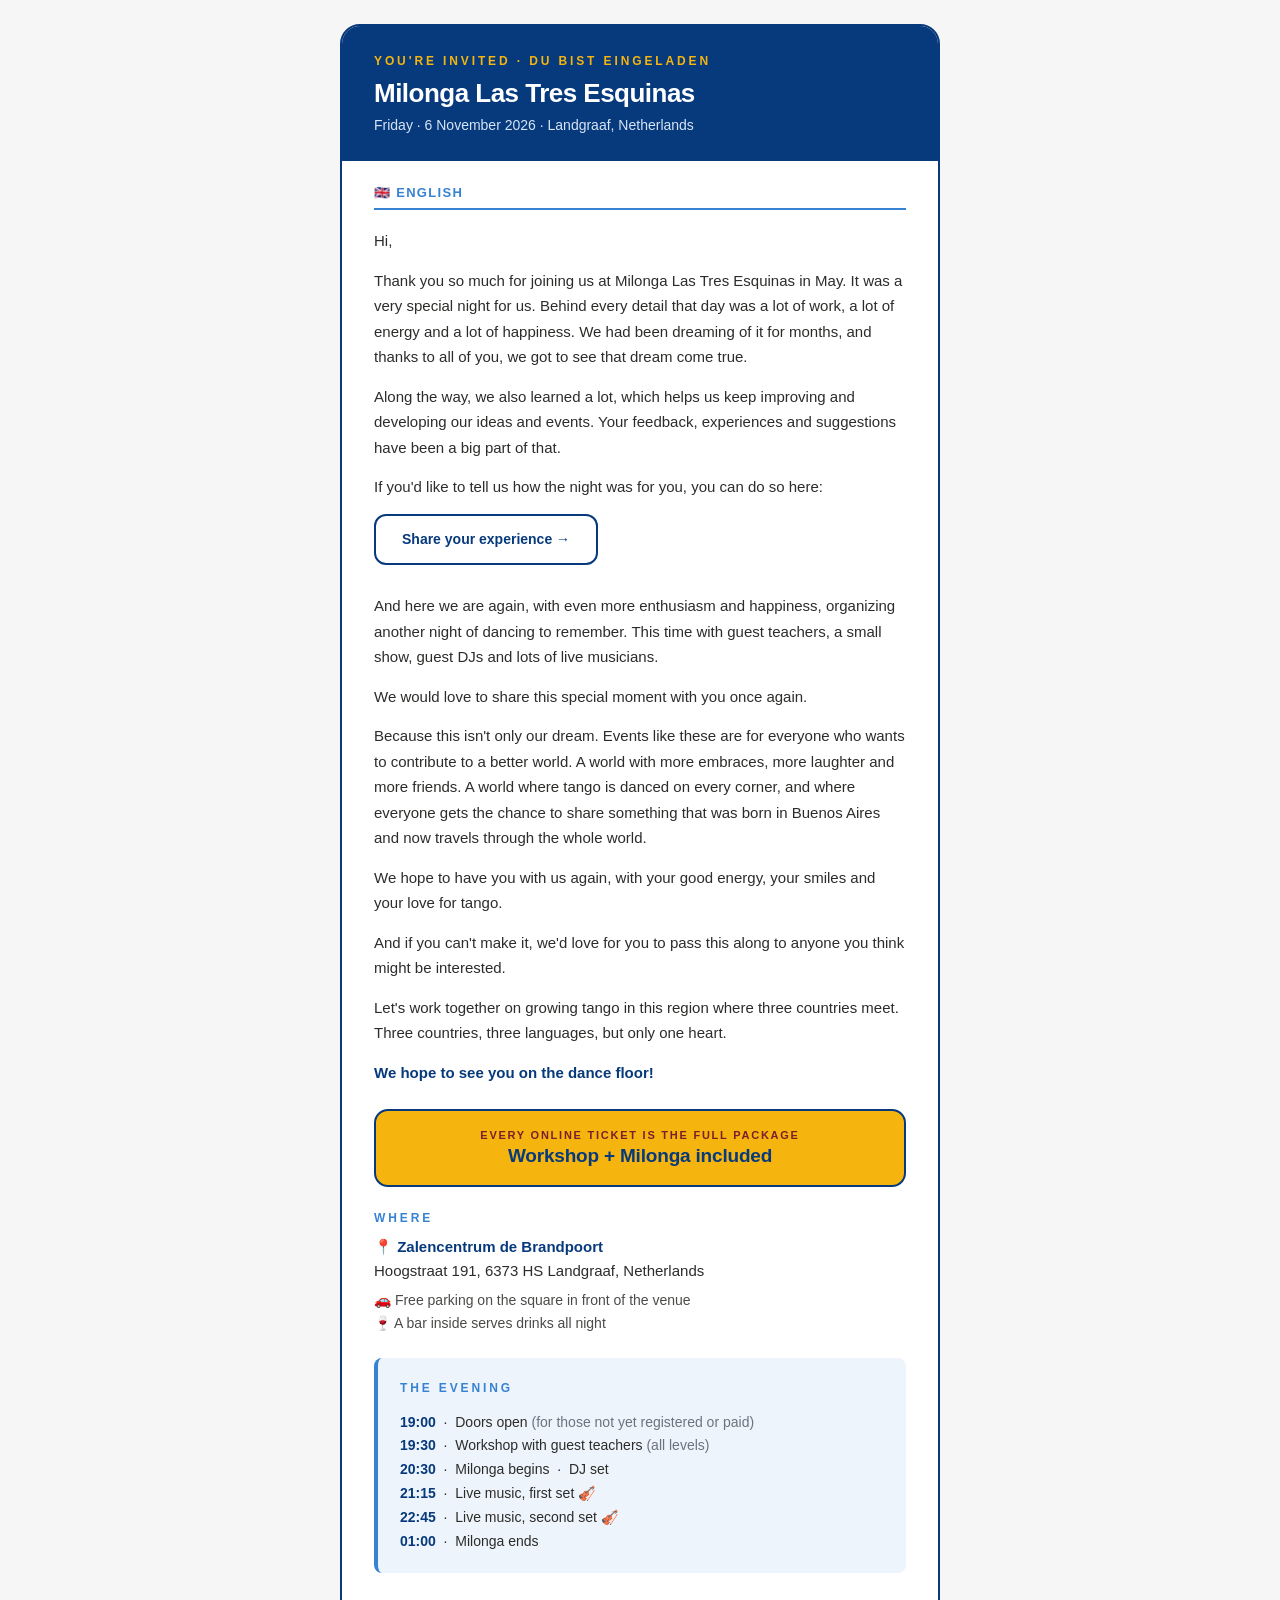
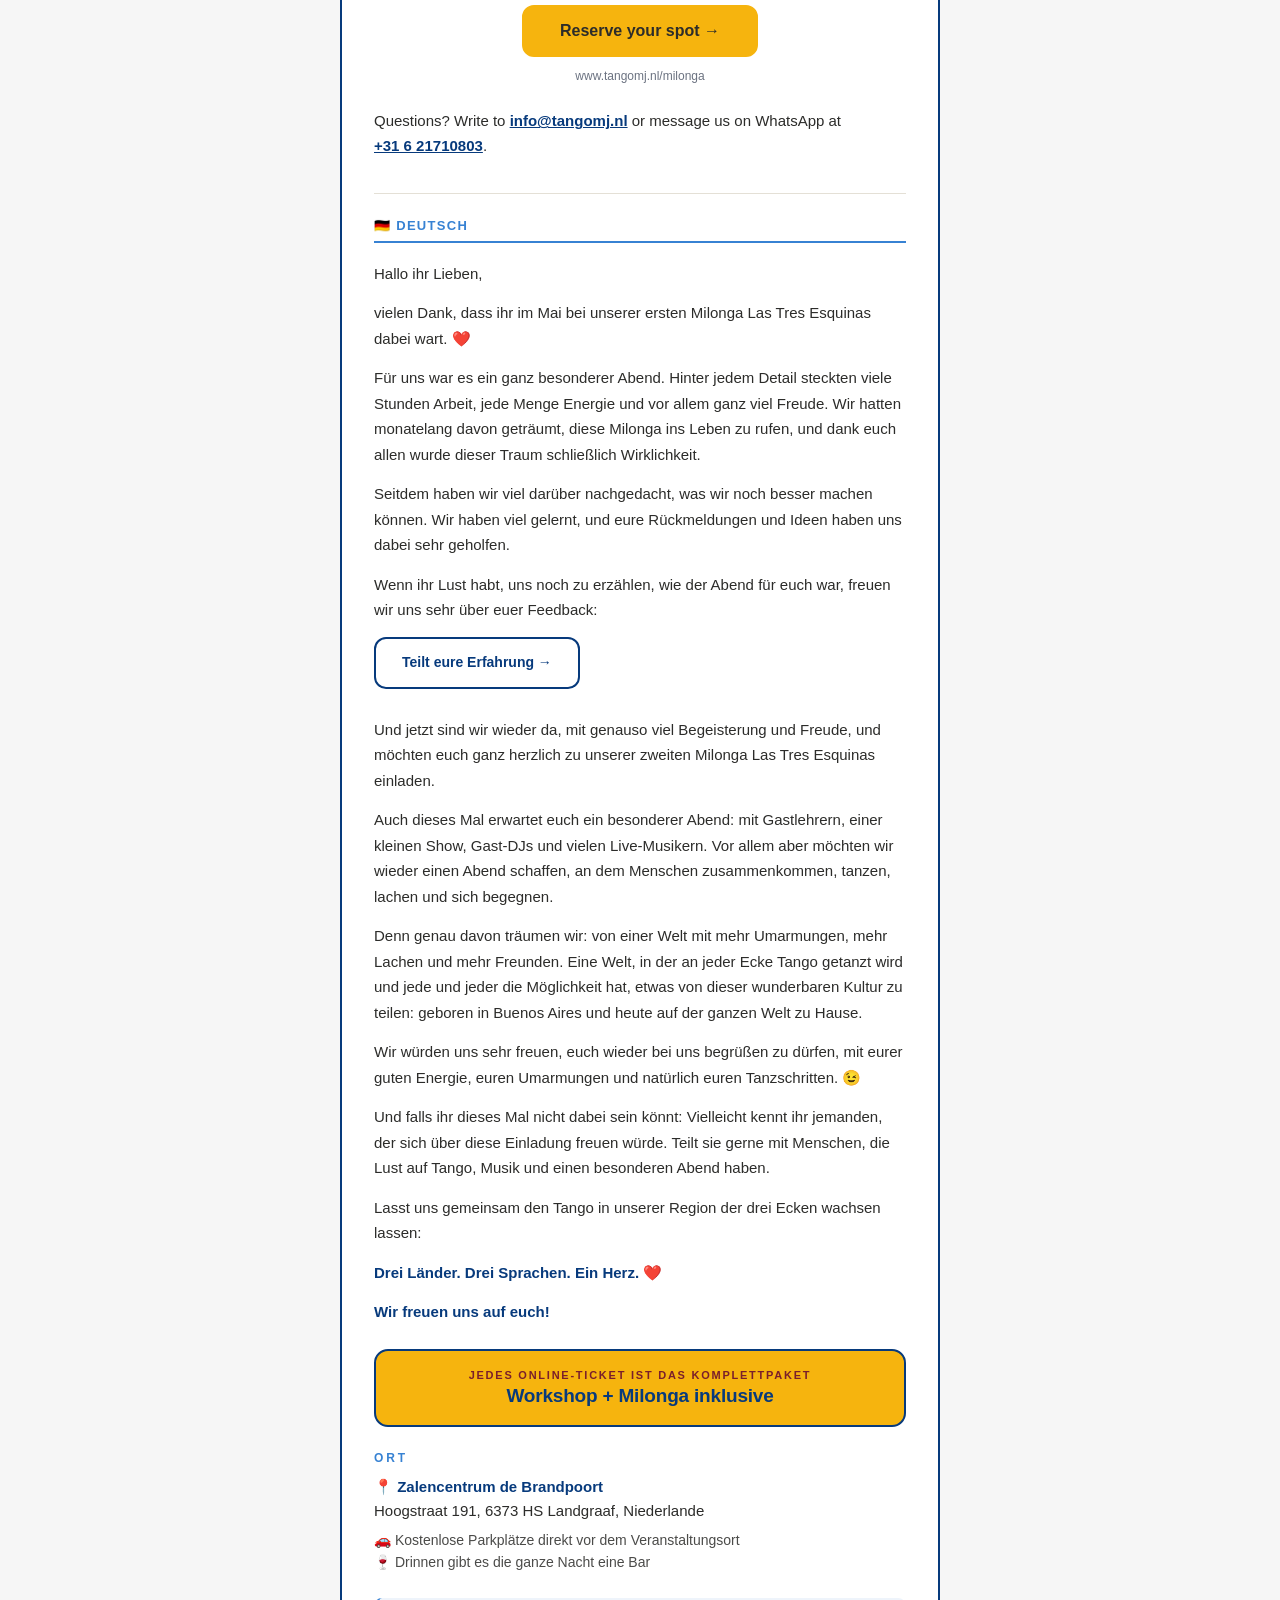
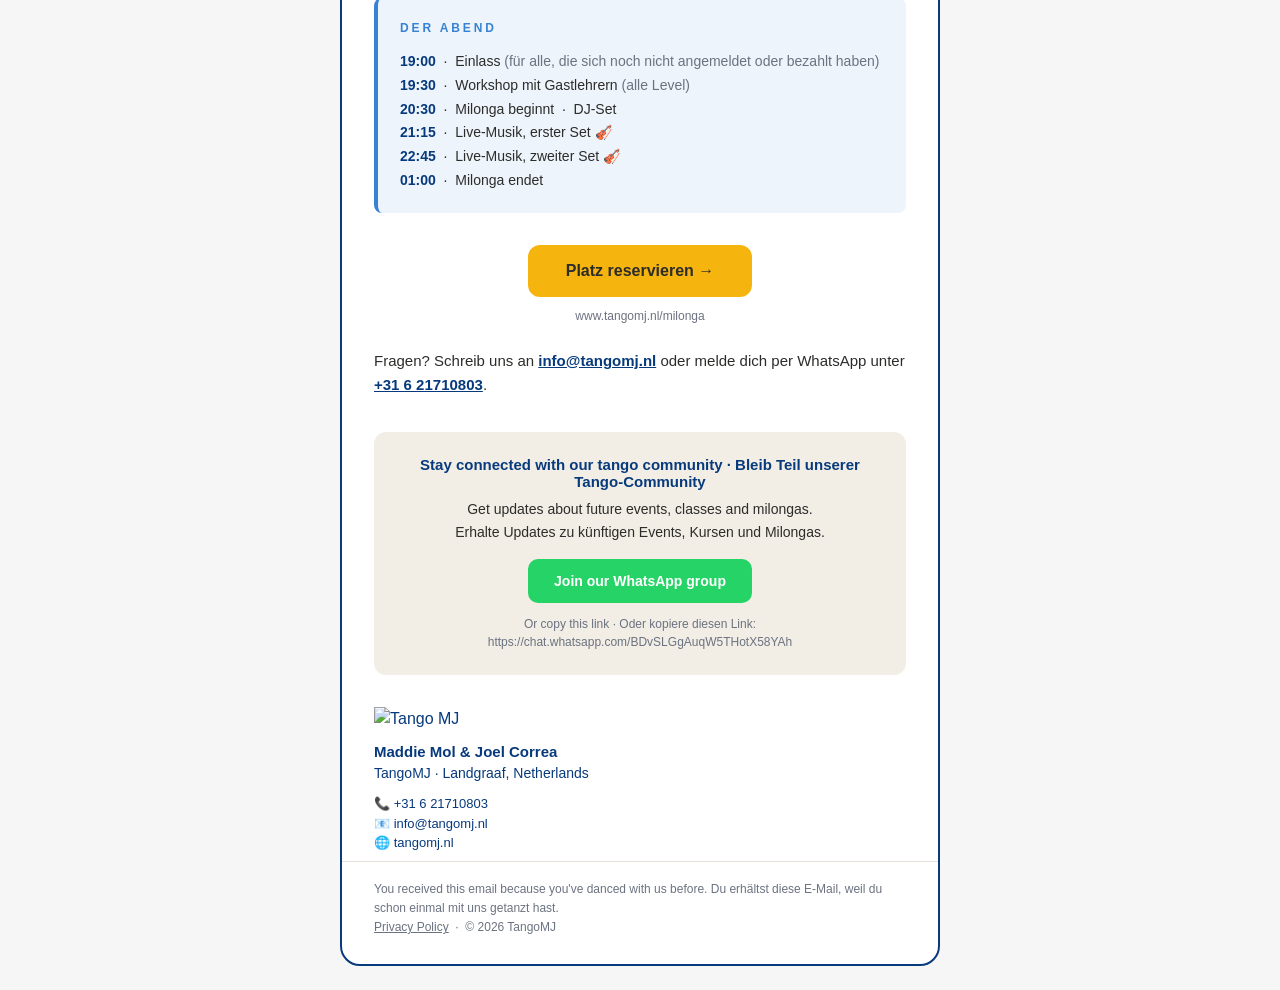
==== commit 541c3f5e: "Update English copy in invite email to match the German second-edition text Co-Authored-By: Claude S" ====
--- a/email-invite.html
+++ b/email-invite.html
@@ -66,12 +66,15 @@
                 </p>
                 <p style="margin:0 0 14px;">
                   Thank you so much for joining us at Milonga Las Tres Esquinas
-                  in May. It was a special night for us: behind every detail that
-                  day was a lot of work, a lot of energy, a lot of happiness. We
-                  had been dreaming of it for months, and thanks to all of you,
-                  we got to see that dream come true. Along the way we also
-                  learned a lot, which enables us to keep improving, thanks in
-                  part to your feedback, experiences and suggestions.
+                  in May. It was a very special night for us. Behind every detail
+                  that day was a lot of work, a lot of energy and a lot of
+                  happiness. We had been dreaming of it for months, and thanks to
+                  all of you, we got to see that dream come true.
+                </p>
+                <p style="margin:0 0 14px;">
+                  Along the way, we also learned a lot, which helps us keep
+                  improving and developing our ideas and events. Your feedback,
+                  experiences and suggestions have been a big part of that.
                 </p>
                 <p style="margin:0 0 14px;">
                   If you'd like to tell us how the night was for you, you can do
@@ -95,26 +98,37 @@
             <tr>
               <td style="padding:4px 32px 8px; font-family:'Inter',Arial,Helvetica,sans-serif; color:#2c2c2a; font-size:15px; line-height:1.7;">
                 <p style="margin:0 0 14px;">
-                  And here we are, with even more enthusiasm and happiness,
-                  organizing another night of dancing to remember, with guest
-                  teachers, guest DJs and live musicians. We would love to share
-                  this special moment once again with you. This isn't only our
-                  dream. Events like these are for everyone who wants to
-                  contribute to a better world; a world with more embraces, more
-                  laughter and more friends. A world where tango is danced on
-                  every corner, and in which everyone gets a chance to share
-                  something that was born in Buenos Aires and now travels
-                  through the whole world.
-                </p>
-                <p style="margin:0 0 14px;">
-                  We hope to have you with us, with your good energy. And if you
-                  can't make it, we'd love for you to pass this along to anyone
-                  you think might be interested. Let's work on growing tango in
-                  this region of three corners: three countries, three
-                  languages, but only one at heart.
+                  And here we are again, with even more enthusiasm and happiness,
+                  organizing another night of dancing to remember. This time with
+                  guest teachers, a small show, guest DJs and lots of live
+                  musicians.
+                </p>
+                <p style="margin:0 0 14px;">
+                  We would love to share this special moment with you once again.
+                </p>
+                <p style="margin:0 0 14px;">
+                  Because this isn't only our dream. Events like these are for
+                  everyone who wants to contribute to a better world. A world
+                  with more embraces, more laughter and more friends. A world
+                  where tango is danced on every corner, and where everyone gets
+                  the chance to share something that was born in Buenos Aires and
+                  now travels through the whole world.
+                </p>
+                <p style="margin:0 0 14px;">
+                  We hope to have you with us again, with your good energy, your
+                  smiles and your love for tango.
+                </p>
+                <p style="margin:0 0 14px;">
+                  And if you can't make it, we'd love for you to pass this along
+                  to anyone you think might be interested.
+                </p>
+                <p style="margin:0 0 14px;">
+                  Let's work together on growing tango in this region where three
+                  countries meet. Three countries, three languages, but only one
+                  heart.
                 </p>
                 <p style="margin:0; font-weight:bold; color:#073a7c;">
-                  Here's the information for our new event!
+                  We hope to see you on the dance floor!
                 </p>
               </td>
             </tr>
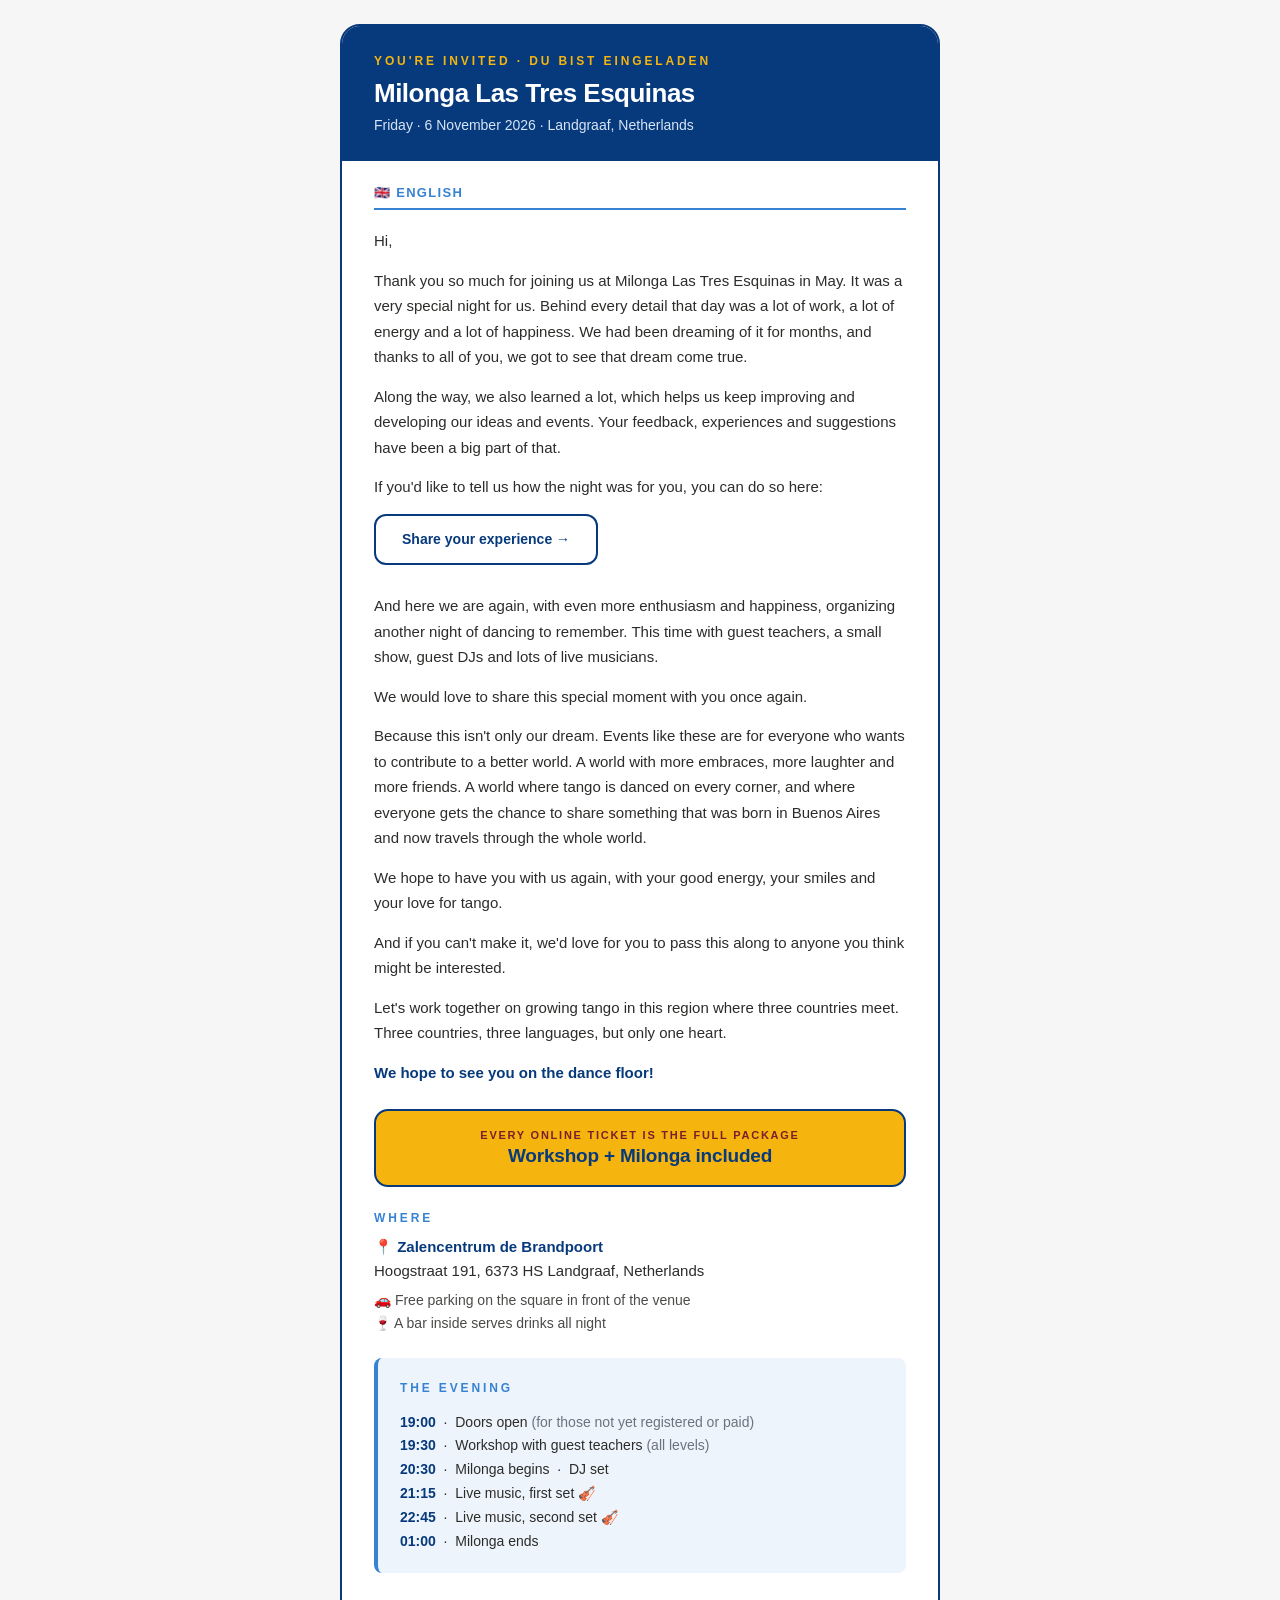
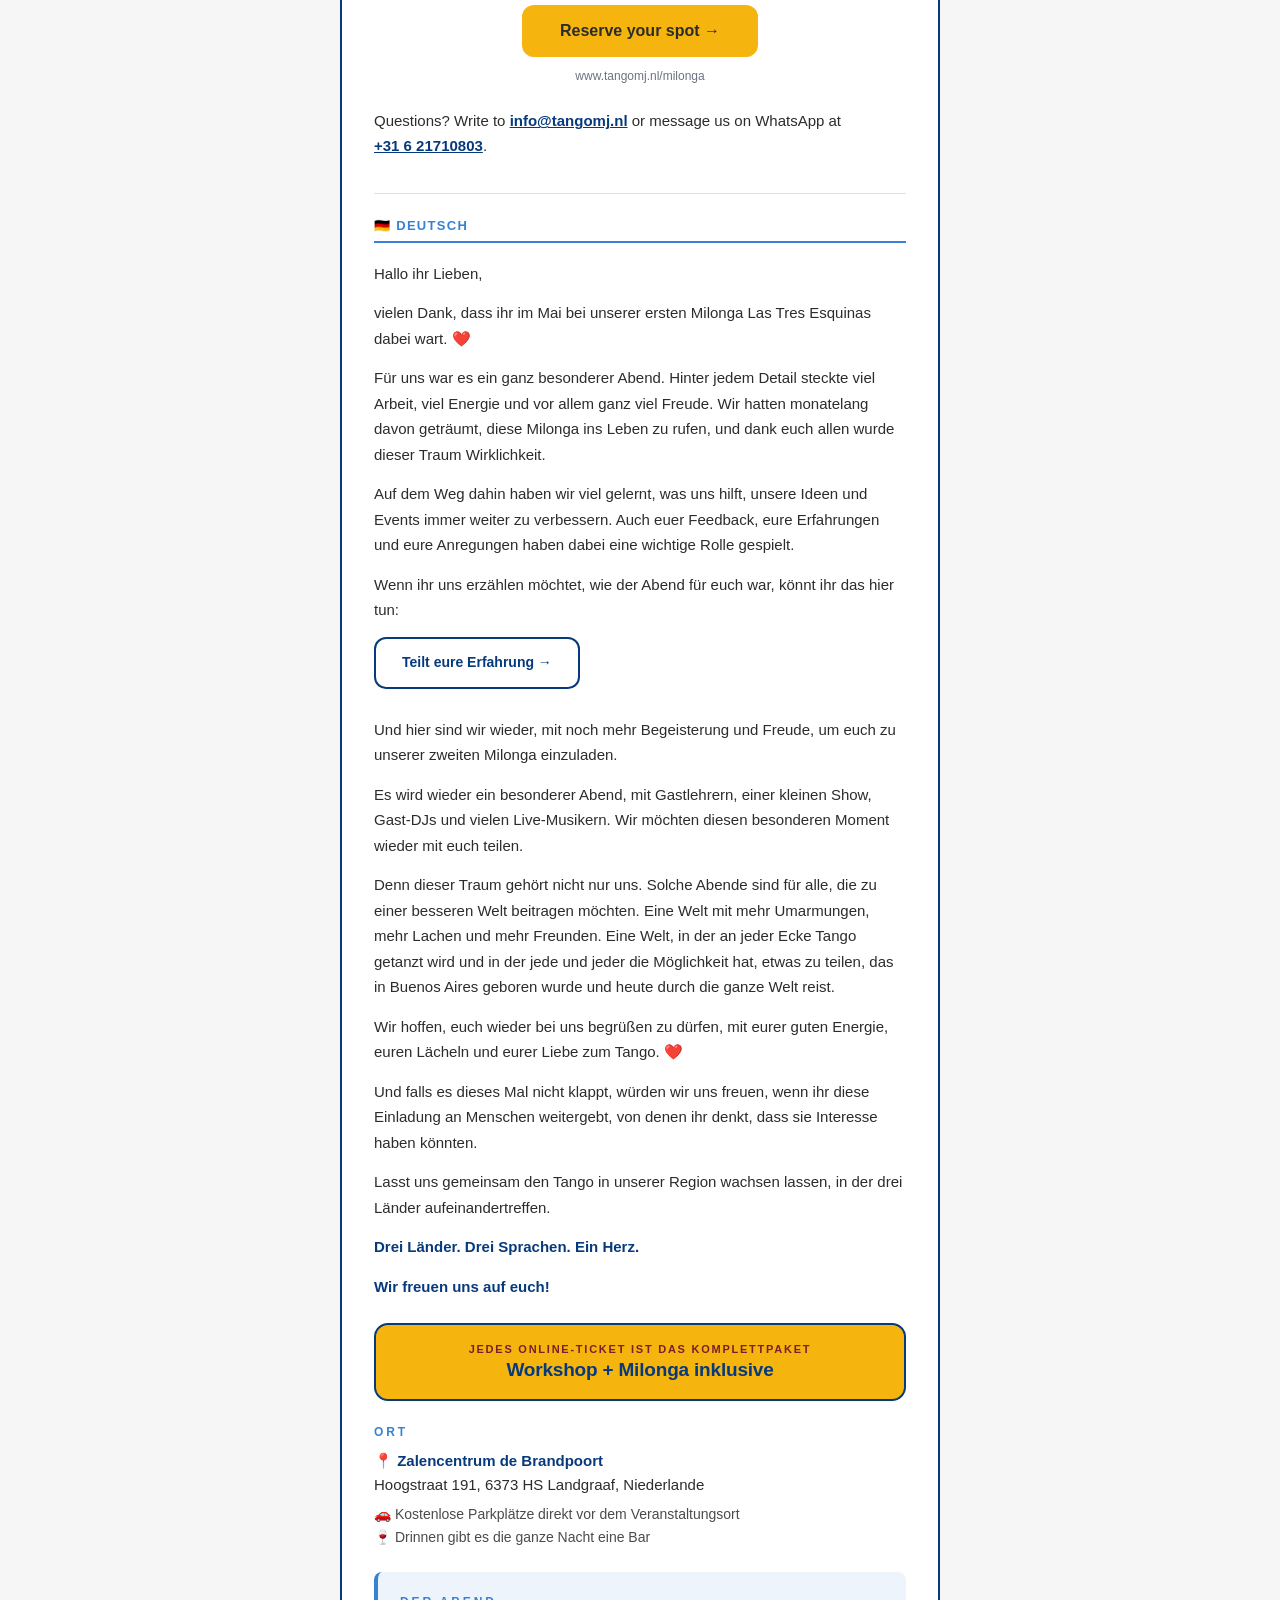
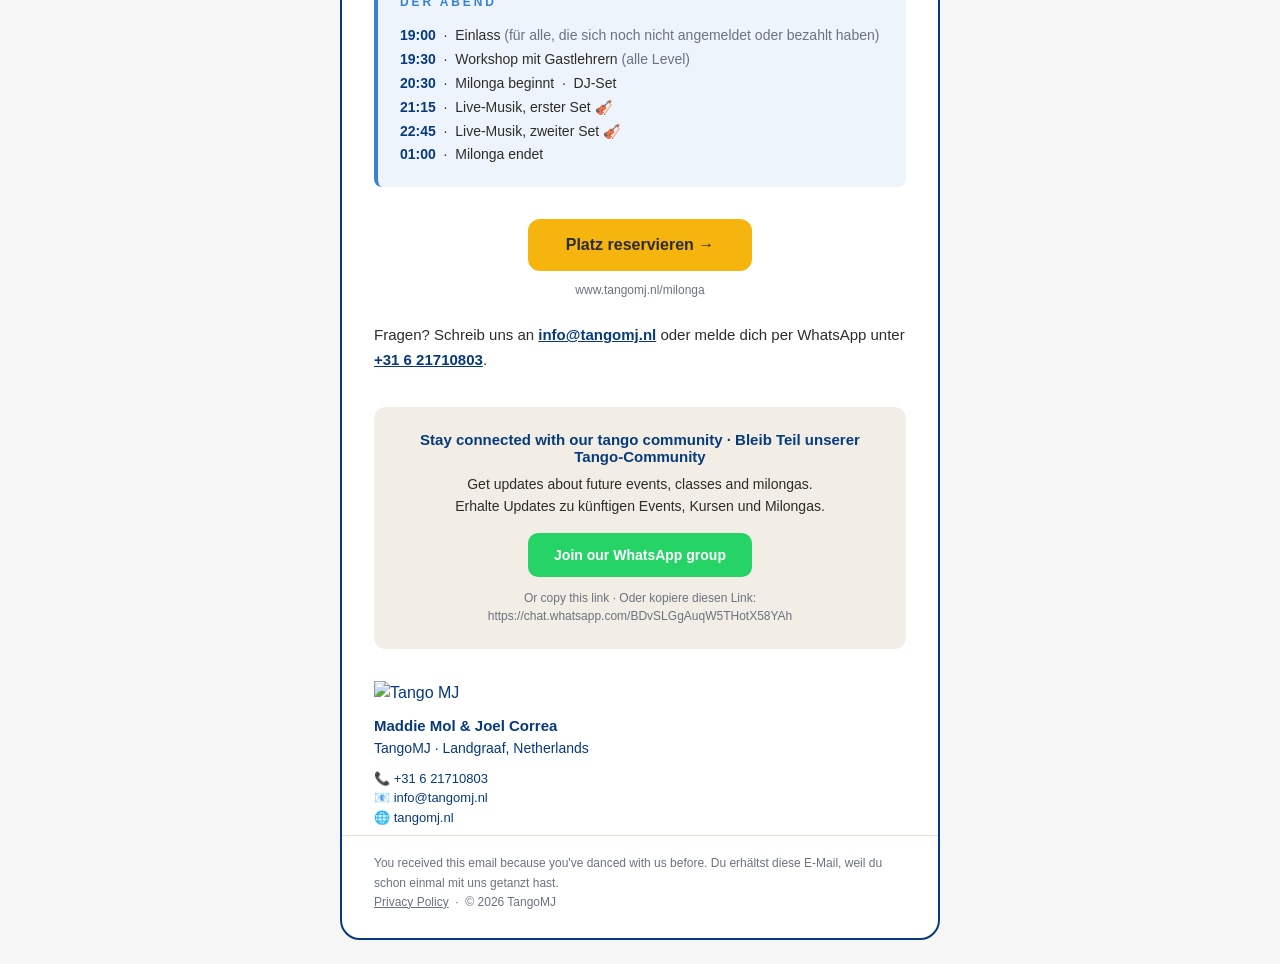
==== commit 2d300f65: "Update German copy in invite email Co-Authored-By: Claude Sonnet 5 <noreply@anthropic.com>" ====
--- a/email-invite.html
+++ b/email-invite.html
@@ -244,19 +244,20 @@
                 </p>
                 <p style="margin:0 0 14px;">
                   Für uns war es ein ganz besonderer Abend. Hinter jedem Detail
-                  steckten viele Stunden Arbeit, jede Menge Energie und vor allem
-                  ganz viel Freude. Wir hatten monatelang davon geträumt, diese
-                  Milonga ins Leben zu rufen, und dank euch allen wurde dieser
-                  Traum schließlich Wirklichkeit.
-                </p>
-                <p style="margin:0 0 14px;">
-                  Seitdem haben wir viel darüber nachgedacht, was wir noch besser
-                  machen können. Wir haben viel gelernt, und eure Rückmeldungen
-                  und Ideen haben uns dabei sehr geholfen.
-                </p>
-                <p style="margin:0 0 14px;">
-                  Wenn ihr Lust habt, uns noch zu erzählen, wie der Abend für
-                  euch war, freuen wir uns sehr über euer Feedback:
+                  steckte viel Arbeit, viel Energie und vor allem ganz viel
+                  Freude. Wir hatten monatelang davon geträumt, diese Milonga ins
+                  Leben zu rufen, und dank euch allen wurde dieser Traum
+                  Wirklichkeit.
+                </p>
+                <p style="margin:0 0 14px;">
+                  Auf dem Weg dahin haben wir viel gelernt, was uns hilft, unsere
+                  Ideen und Events immer weiter zu verbessern. Auch euer Feedback,
+                  eure Erfahrungen und eure Anregungen haben dabei eine wichtige
+                  Rolle gespielt.
+                </p>
+                <p style="margin:0 0 14px;">
+                  Wenn ihr uns erzählen möchtet, wie der Abend für euch war,
+                  könnt ihr das hier tun:
                 </p>
 
                 <!-- Button: Feedback-Formular -->
@@ -276,41 +277,37 @@
             <tr>
               <td style="padding:4px 32px 8px; font-family:'Inter',Arial,Helvetica,sans-serif; color:#2c2c2a; font-size:15px; line-height:1.7;">
                 <p style="margin:0 0 14px;">
-                  Und jetzt sind wir wieder da, mit genauso viel Begeisterung und
-                  Freude, und möchten euch ganz herzlich zu unserer zweiten
-                  Milonga Las Tres Esquinas einladen.
-                </p>
-                <p style="margin:0 0 14px;">
-                  Auch dieses Mal erwartet euch ein besonderer Abend: mit
-                  Gastlehrern, einer kleinen Show, Gast-DJs und vielen
-                  Live-Musikern. Vor allem aber möchten wir wieder einen Abend
-                  schaffen, an dem Menschen zusammenkommen, tanzen, lachen und
-                  sich begegnen.
-                </p>
-                <p style="margin:0 0 14px;">
-                  Denn genau davon träumen wir: von einer Welt mit mehr
-                  Umarmungen, mehr Lachen und mehr Freunden. Eine Welt, in der an
-                  jeder Ecke Tango getanzt wird und jede und jeder die
-                  Möglichkeit hat, etwas von dieser wunderbaren Kultur zu teilen:
-                  geboren in Buenos Aires und heute auf der ganzen Welt zu Hause.
-                </p>
-                <p style="margin:0 0 14px;">
-                  Wir würden uns sehr freuen, euch wieder bei uns begrüßen zu
-                  dürfen, mit eurer guten Energie, euren Umarmungen und natürlich
-                  euren Tanzschritten. 😉
-                </p>
-                <p style="margin:0 0 14px;">
-                  Und falls ihr dieses Mal nicht dabei sein könnt: Vielleicht
-                  kennt ihr jemanden, der sich über diese Einladung freuen würde.
-                  Teilt sie gerne mit Menschen, die Lust auf Tango, Musik und
-                  einen besonderen Abend haben.
-                </p>
-                <p style="margin:0 0 14px;">
-                  Lasst uns gemeinsam den Tango in unserer Region der drei Ecken
-                  wachsen lassen:
+                  Und hier sind wir wieder, mit noch mehr Begeisterung und
+                  Freude, um euch zu unserer zweiten Milonga einzuladen.
+                </p>
+                <p style="margin:0 0 14px;">
+                  Es wird wieder ein besonderer Abend, mit Gastlehrern, einer
+                  kleinen Show, Gast-DJs und vielen Live-Musikern. Wir möchten
+                  diesen besonderen Moment wieder mit euch teilen.
+                </p>
+                <p style="margin:0 0 14px;">
+                  Denn dieser Traum gehört nicht nur uns. Solche Abende sind für
+                  alle, die zu einer besseren Welt beitragen möchten. Eine Welt
+                  mit mehr Umarmungen, mehr Lachen und mehr Freunden. Eine Welt,
+                  in der an jeder Ecke Tango getanzt wird und in der jede und
+                  jeder die Möglichkeit hat, etwas zu teilen, das in Buenos Aires
+                  geboren wurde und heute durch die ganze Welt reist.
+                </p>
+                <p style="margin:0 0 14px;">
+                  Wir hoffen, euch wieder bei uns begrüßen zu dürfen, mit eurer
+                  guten Energie, euren Lächeln und eurer Liebe zum Tango. ❤️
+                </p>
+                <p style="margin:0 0 14px;">
+                  Und falls es dieses Mal nicht klappt, würden wir uns freuen,
+                  wenn ihr diese Einladung an Menschen weitergebt, von denen ihr
+                  denkt, dass sie Interesse haben könnten.
+                </p>
+                <p style="margin:0 0 14px;">
+                  Lasst uns gemeinsam den Tango in unserer Region wachsen lassen,
+                  in der drei Länder aufeinandertreffen.
                 </p>
                 <p style="margin:0 0 14px; font-weight:bold; color:#073a7c;">
-                  Drei Länder. Drei Sprachen. Ein Herz. ❤️
+                  Drei Länder. Drei Sprachen. Ein Herz.
                 </p>
                 <p style="margin:0; font-weight:bold; color:#073a7c;">
                   Wir freuen uns auf euch!
